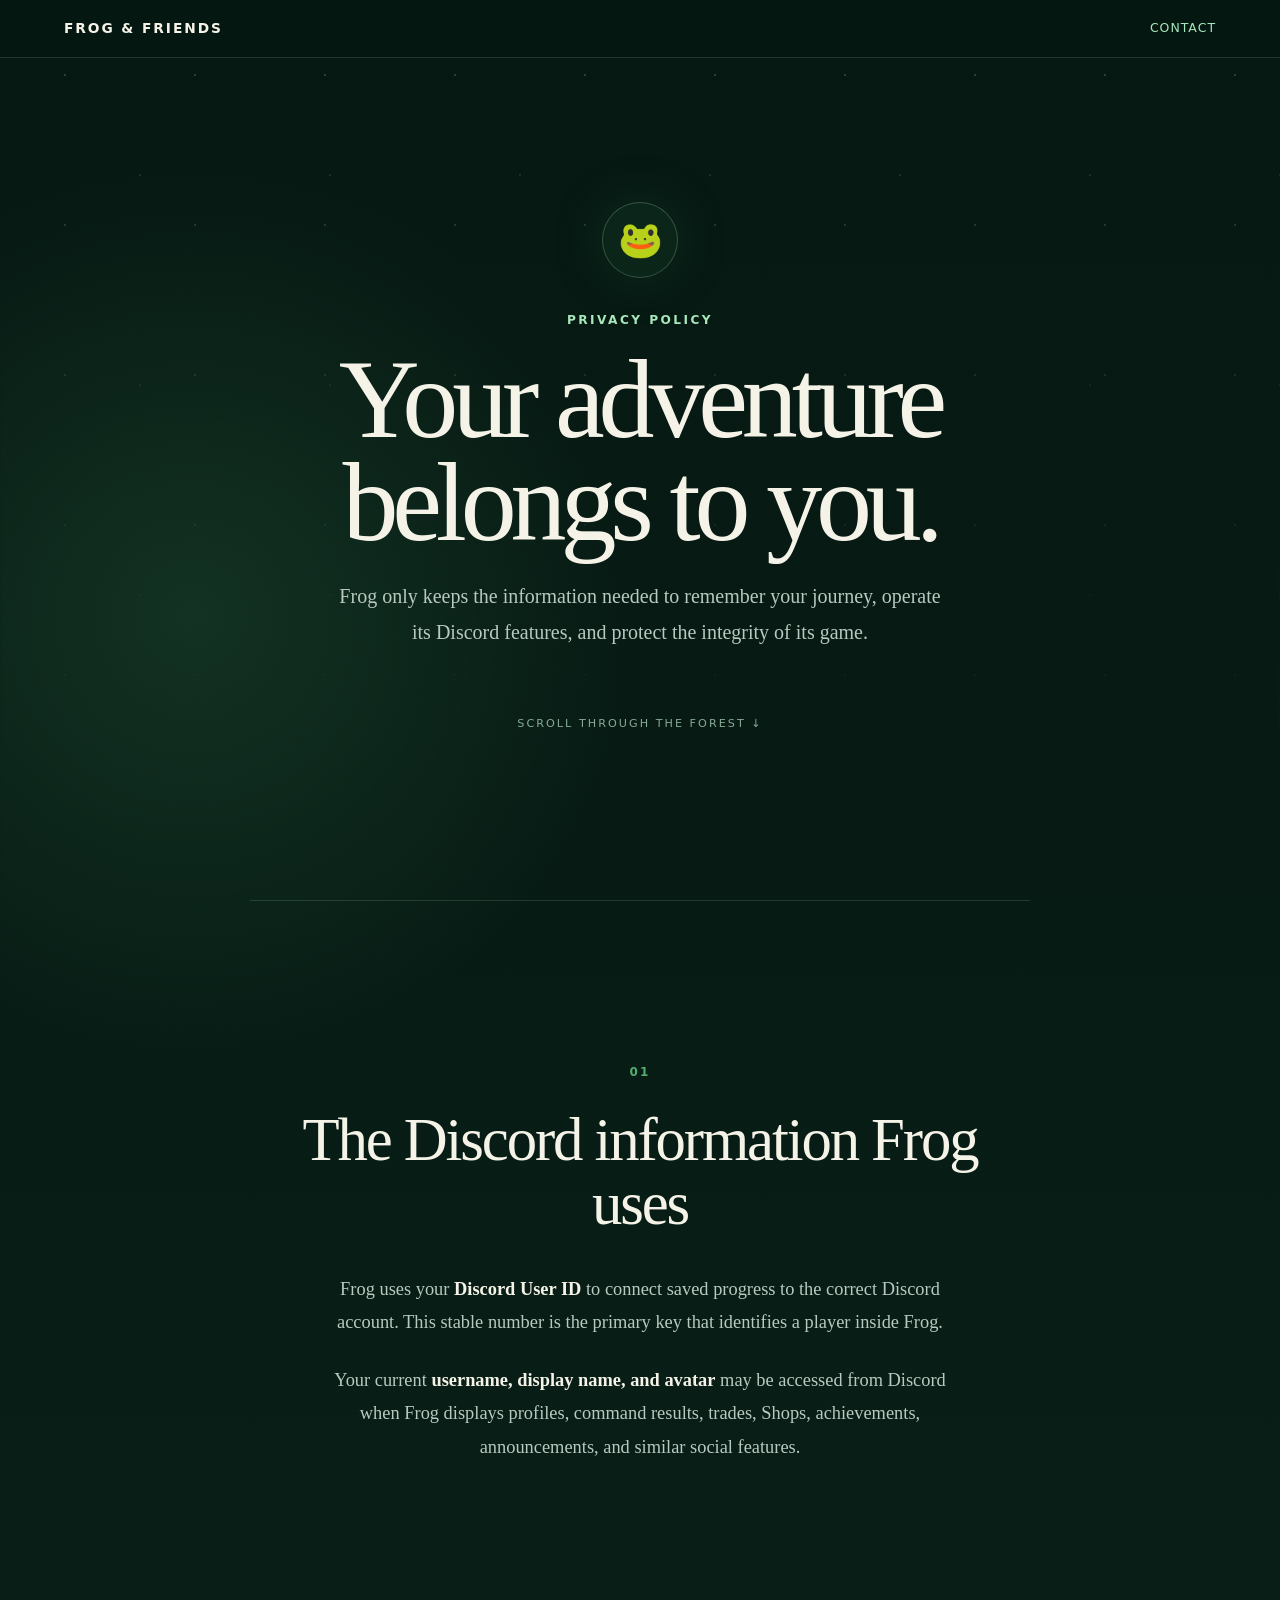
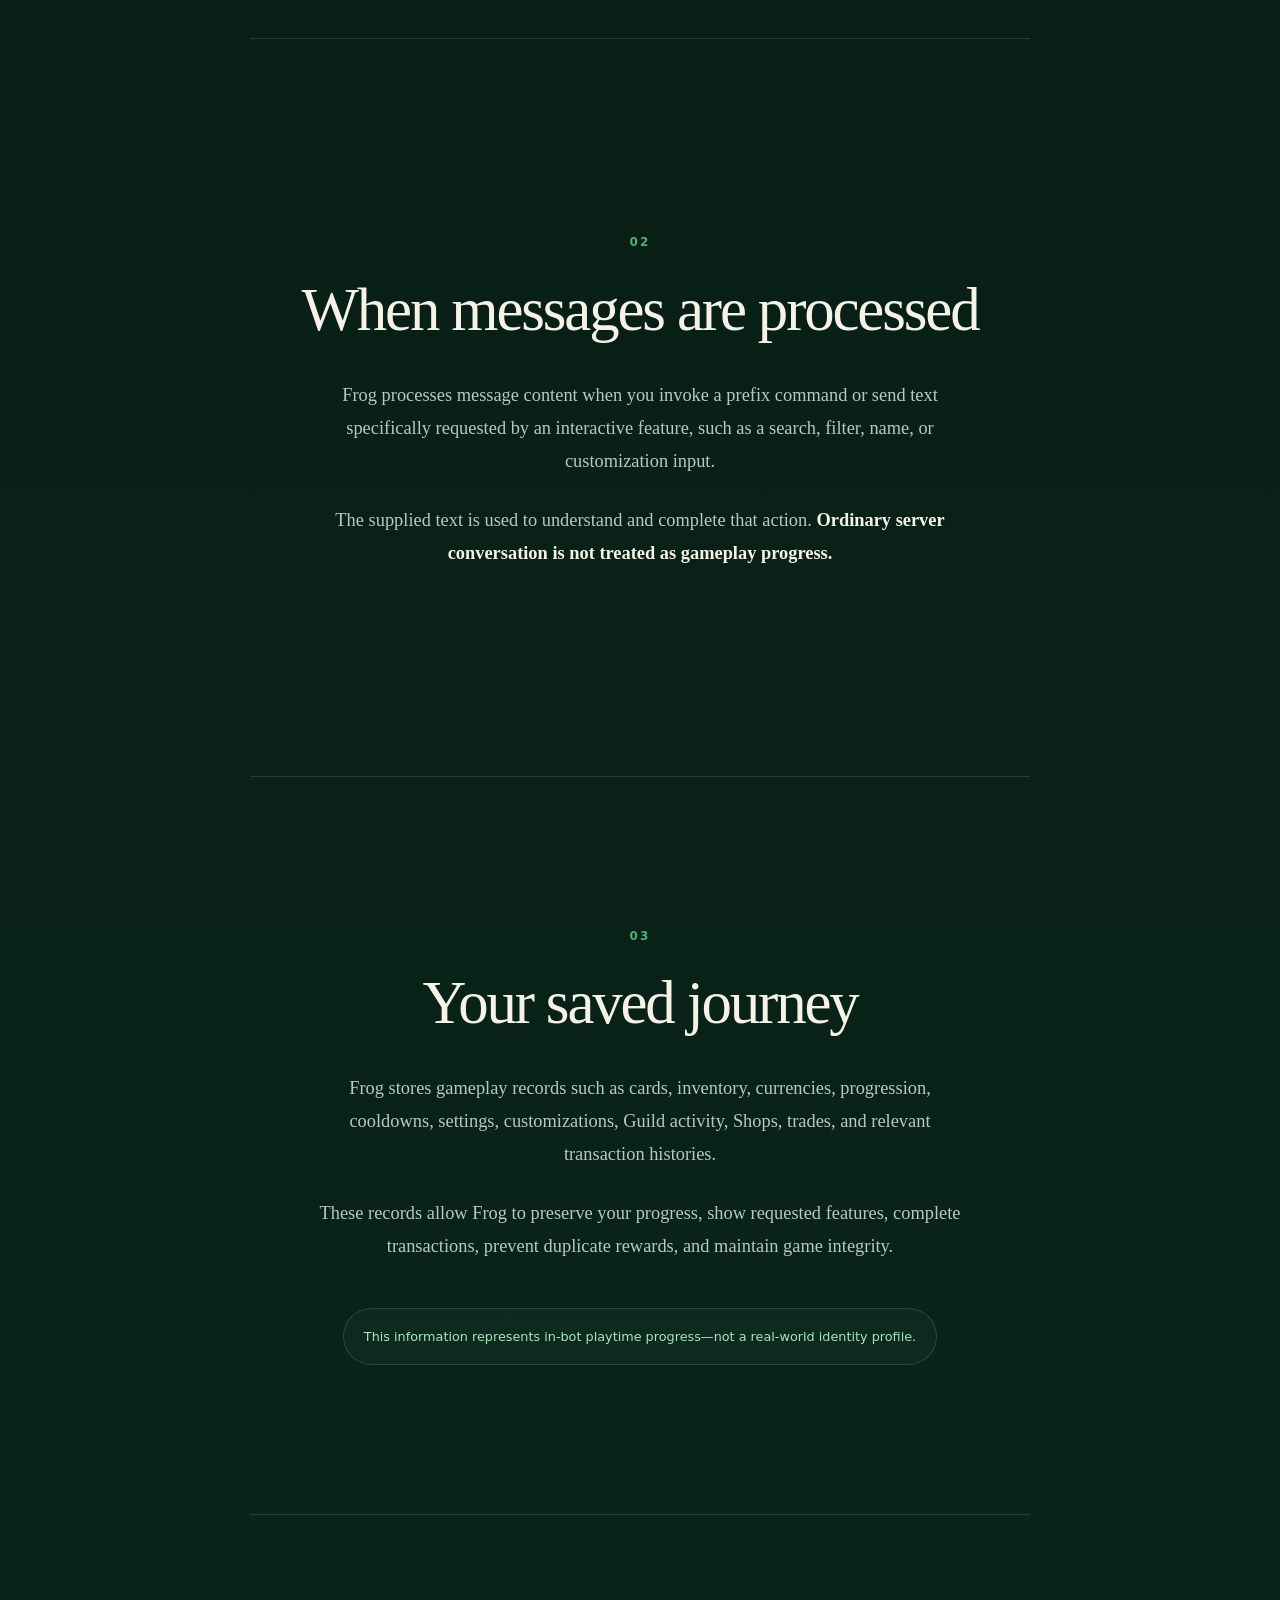
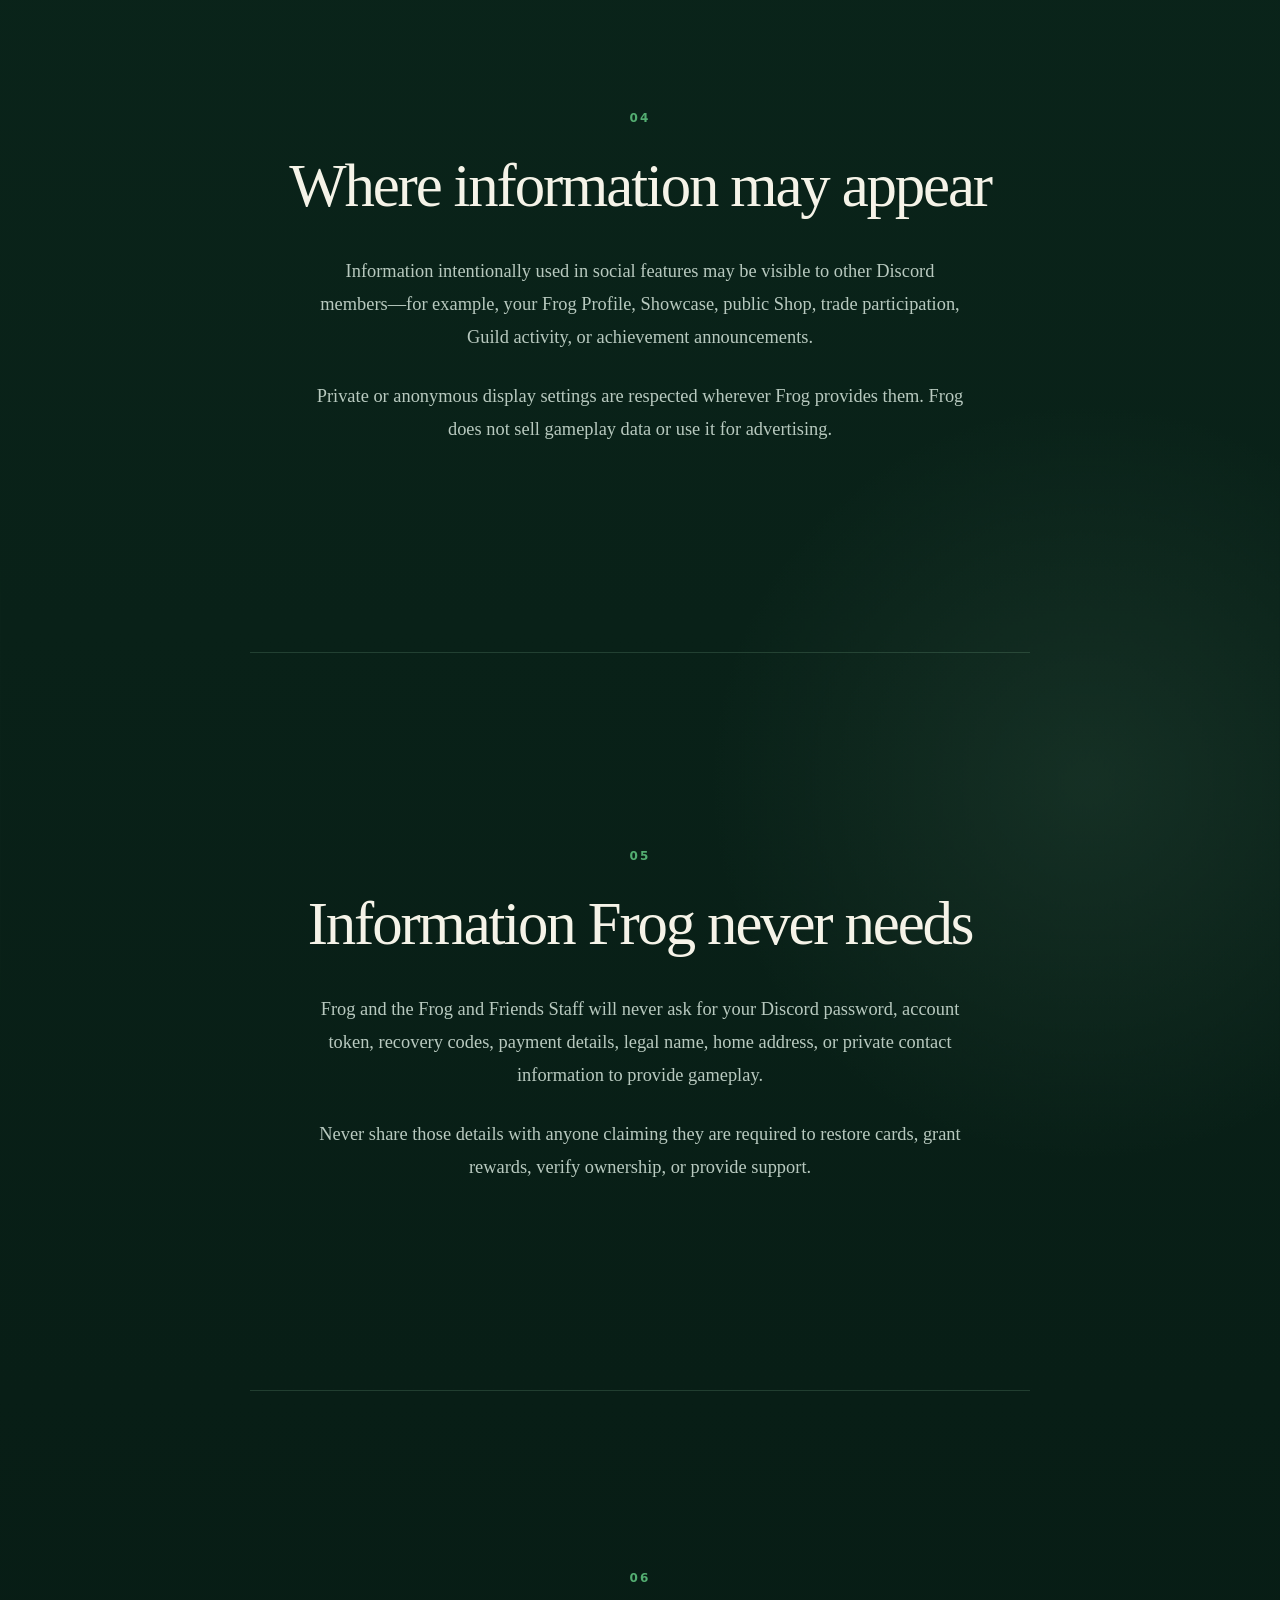
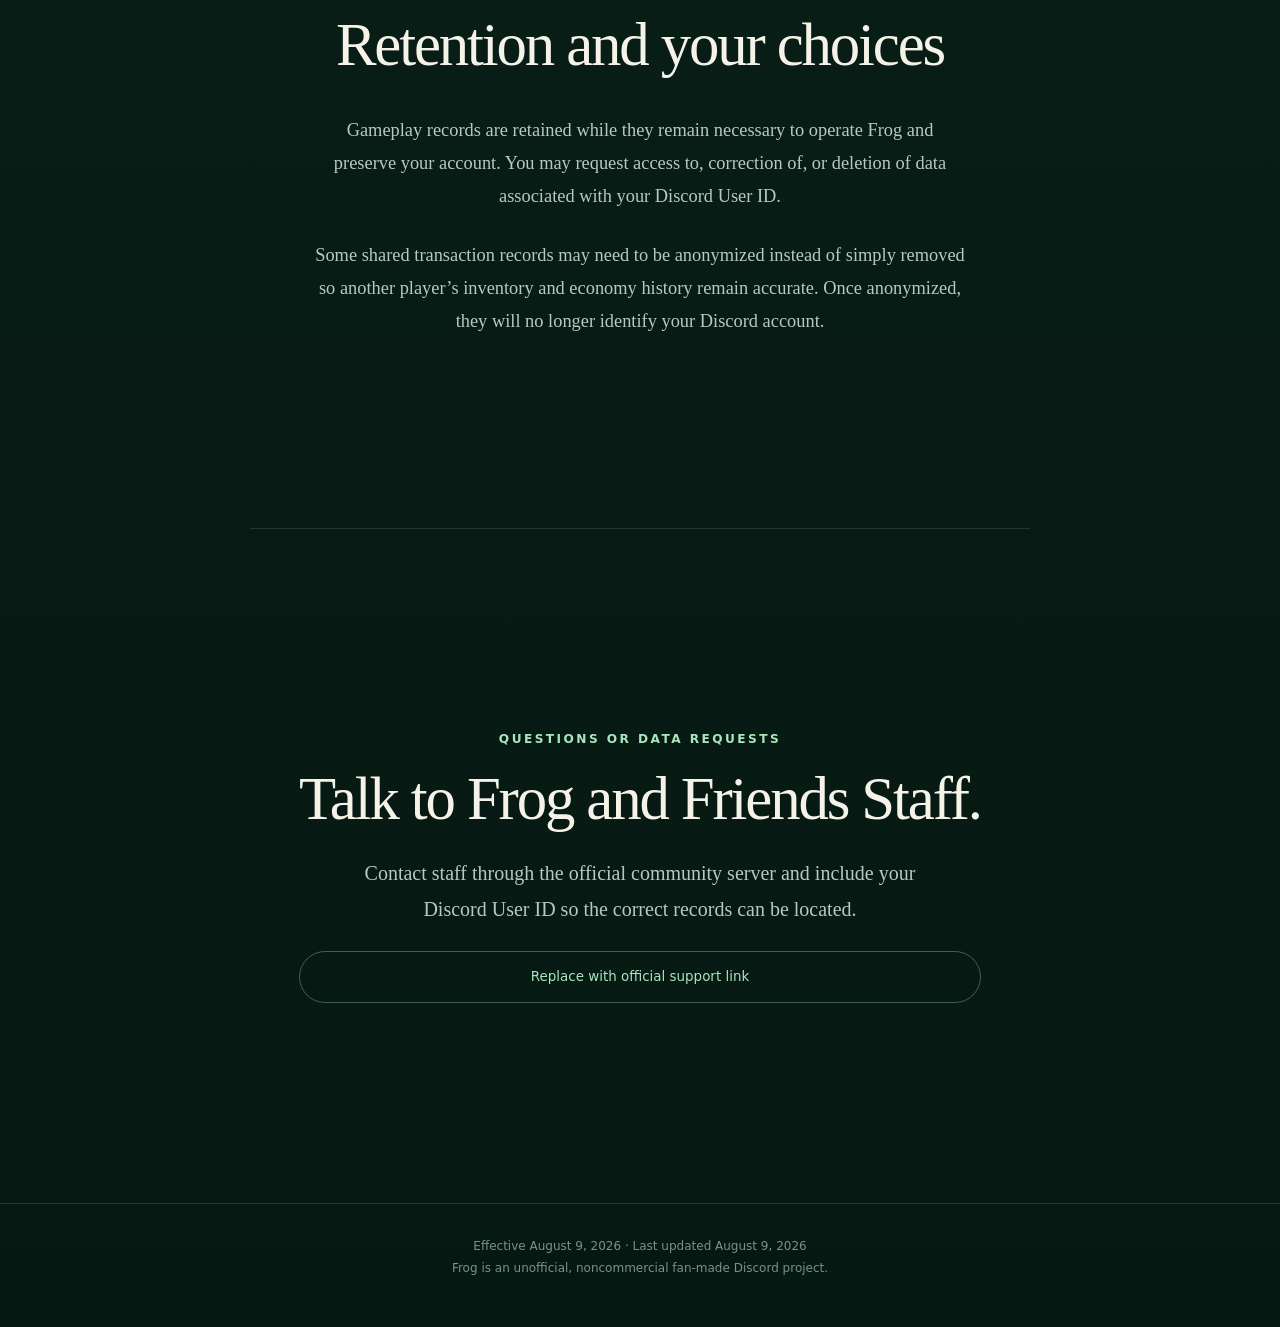
==== index.html @ 92730b49 "Add Frog privacy website" ====
<!doctype html>
<html lang="en">
<head>
  <meta charset="utf-8">
  <meta name="viewport" content="width=device-width, initial-scale=1">
  <meta name="description" content="Privacy Policy for Frog, the Frog and Friends Discord bot.">
  <title>Frog & Friends — Privacy</title>
  <style>
    :root {
      --forest: #071c16;
      --forest-soft: #0d2b20;
      --leaf: #53ad71;
      --leaf-light: #a8e6bb;
      --cream: #f5f3e8;
      --muted: #b8c9bf;
      --line: rgba(168, 230, 187, 0.16);
    }

    * { box-sizing: border-box; }

    html {
      scroll-behavior: smooth;
      background: var(--forest);
    }

    body {
      margin: 0;
      color: var(--cream);
      background:
        radial-gradient(circle at 15% 10%, rgba(83, 173, 113, 0.16), transparent 28rem),
        radial-gradient(circle at 85% 65%, rgba(168, 230, 187, 0.08), transparent 24rem),
        linear-gradient(180deg, #061812 0%, #0a241a 50%, #061812 100%);
      font-family: Georgia, "Times New Roman", serif;
      line-height: 1.8;
      min-height: 100vh;
      overflow-x: hidden;
    }

    body::before {
      content: "";
      position: fixed;
      inset: 0;
      pointer-events: none;
      opacity: 0.32;
      background-image:
        radial-gradient(circle, rgba(168, 230, 187, 0.7) 0 1px, transparent 1.5px),
        radial-gradient(circle, rgba(245, 243, 232, 0.38) 0 1px, transparent 1.5px);
      background-position: 0 0, 45px 70px;
      background-size: 130px 150px, 190px 210px;
      mask-image: linear-gradient(to bottom, black, transparent 90%);
    }

    nav {
      position: fixed;
      z-index: 10;
      top: 0;
      width: 100%;
      display: flex;
      align-items: center;
      justify-content: space-between;
      padding: 1rem clamp(1.25rem, 5vw, 4rem);
      border-bottom: 1px solid var(--line);
      background: rgba(6, 24, 18, 0.76);
      backdrop-filter: blur(14px);
    }

    .brand {
      color: var(--cream);
      font-family: system-ui, sans-serif;
      font-size: 0.86rem;
      font-weight: 700;
      letter-spacing: 0.14em;
      text-decoration: none;
      text-transform: uppercase;
    }

    .nav-link {
      color: var(--leaf-light);
      font-family: system-ui, sans-serif;
      font-size: 0.78rem;
      letter-spacing: 0.08em;
      text-decoration: none;
      text-transform: uppercase;
    }

    main { position: relative; }

    .hero,
    .policy-section,
    .closing {
      width: min(780px, calc(100% - 2.5rem));
      margin-inline: auto;
      text-align: center;
    }

    .hero {
      min-height: 100svh;
      display: grid;
      place-content: center;
      padding: 8rem 0 5rem;
    }

    .frog-mark {
      width: 76px;
      height: 76px;
      margin: 0 auto 2rem;
      display: grid;
      place-items: center;
      border: 1px solid rgba(168, 230, 187, 0.26);
      border-radius: 50%;
      background: rgba(83, 173, 113, 0.08);
      box-shadow: 0 0 60px rgba(83, 173, 113, 0.13);
      font-size: 2.25rem;
    }

    .eyebrow {
      margin: 0 0 1rem;
      color: var(--leaf-light);
      font-family: system-ui, sans-serif;
      font-size: 0.76rem;
      font-weight: 700;
      letter-spacing: 0.2em;
      text-transform: uppercase;
    }

    h1 {
      max-width: 760px;
      margin: 0 auto 1.5rem;
      font-size: clamp(3.2rem, 9vw, 7rem);
      font-weight: 400;
      letter-spacing: -0.055em;
      line-height: 0.92;
    }

    .intro {
      max-width: 610px;
      margin: auto;
      color: var(--muted);
      font-size: clamp(1.05rem, 2vw, 1.25rem);
    }

    .scroll-note {
      margin-top: 4rem;
      color: #86aa95;
      font-family: system-ui, sans-serif;
      font-size: 0.7rem;
      letter-spacing: 0.18em;
      text-transform: uppercase;
    }

    .policy-section {
      min-height: 82svh;
      display: grid;
      align-content: center;
      padding: 7rem 0;
      border-top: 1px solid var(--line);
    }

    .section-number {
      margin-bottom: 1.5rem;
      color: var(--leaf);
      font-family: system-ui, sans-serif;
      font-size: 0.75rem;
      font-weight: 700;
      letter-spacing: 0.18em;
    }

    h2 {
      margin: 0 0 1.5rem;
      font-size: clamp(2rem, 5vw, 3.8rem);
      font-weight: 400;
      letter-spacing: -0.035em;
      line-height: 1.05;
    }

    .policy-section p {
      max-width: 650px;
      margin: 0.8rem auto;
      color: var(--muted);
      font-size: clamp(1rem, 1.7vw, 1.15rem);
    }

    .policy-section strong {
      color: var(--cream);
      font-weight: 600;
    }

    .note {
      max-width: 600px;
      margin: 2rem auto 0;
      padding: 1rem 1.25rem;
      border: 1px solid var(--line);
      border-radius: 999px;
      color: var(--leaf-light);
      background: rgba(83, 173, 113, 0.06);
      font-family: system-ui, sans-serif;
      font-size: 0.8rem;
    }

    .closing {
      min-height: 75svh;
      display: grid;
      place-content: center;
      padding: 7rem 0;
      border-top: 1px solid var(--line);
    }

    .contact {
      display: inline-block;
      margin-top: 1.5rem;
      padding: 0.8rem 1.25rem;
      border: 1px solid rgba(168, 230, 187, 0.35);
      border-radius: 999px;
      color: var(--leaf-light);
      font-family: system-ui, sans-serif;
      font-size: 0.84rem;
      text-decoration: none;
      transition: 180ms ease;
    }

    .contact:hover,
    .contact:focus-visible {
      color: var(--forest);
      background: var(--leaf-light);
      outline: none;
      transform: translateY(-2px);
    }

    footer {
      padding: 2rem 1.25rem 3rem;
      color: #779486;
      border-top: 1px solid var(--line);
      font-family: system-ui, sans-serif;
      font-size: 0.75rem;
      text-align: center;
    }

    .reveal {
      opacity: 0;
      transform: translateY(42px);
      transition: opacity 900ms ease, transform 900ms cubic-bezier(.2,.65,.25,1);
    }

    .reveal.visible {
      opacity: 1;
      transform: translateY(0);
    }

    @media (max-width: 600px) {
      nav { padding-block: 0.85rem; }
      .policy-section { min-height: auto; padding: 7rem 0; }
      .note { border-radius: 1rem; }
    }

    @media (prefers-reduced-motion: reduce) {
      html { scroll-behavior: auto; }
      .reveal { opacity: 1; transform: none; transition: none; }
      .contact { transition: none; }
    }
  </style>
</head>
<body>
  <nav aria-label="Main navigation">
    <a class="brand" href="#top">Frog & Friends</a>
    <a class="nav-link" href="#contact">Contact</a>
  </nav>

  <main id="top">
    <header class="hero reveal">
      <div class="frog-mark" aria-hidden="true">🐸</div>
      <p class="eyebrow">Privacy Policy</p>
      <h1>Your adventure belongs to you.</h1>
      <p class="intro">
        Frog only keeps the information needed to remember your journey,
        operate its Discord features, and protect the integrity of its game.
      </p>
      <p class="scroll-note">Scroll through the forest ↓</p>
    </header>

    <section class="policy-section reveal">
      <div class="section-number">01</div>
      <h2>The Discord information Frog uses</h2>
      <p>
        Frog uses your <strong>Discord User ID</strong> to connect saved progress
        to the correct Discord account. This stable number is the primary key
        that identifies a player inside Frog.
      </p>
      <p>
        Your current <strong>username, display name, and avatar</strong> may be
        accessed from Discord when Frog displays profiles, command results,
        trades, Shops, achievements, announcements, and similar social features.
      </p>
    </section>

    <section class="policy-section reveal">
      <div class="section-number">02</div>
      <h2>When messages are processed</h2>
      <p>
        Frog processes message content when you invoke a prefix command or send
        text specifically requested by an interactive feature, such as a search,
        filter, name, or customization input.
      </p>
      <p>
        The supplied text is used to understand and complete that action.
        <strong>Ordinary server conversation is not treated as gameplay
        progress.</strong>
      </p>
    </section>

    <section class="policy-section reveal">
      <div class="section-number">03</div>
      <h2>Your saved journey</h2>
      <p>
        Frog stores gameplay records such as cards, inventory, currencies,
        progression, cooldowns, settings, customizations, Guild activity,
        Shops, trades, and relevant transaction histories.
      </p>
      <p>
        These records allow Frog to preserve your progress, show requested
        features, complete transactions, prevent duplicate rewards, and maintain
        game integrity.
      </p>
      <div class="note">This information represents in-bot playtime progress—not a real-world identity profile.</div>
    </section>

    <section class="policy-section reveal">
      <div class="section-number">04</div>
      <h2>Where information may appear</h2>
      <p>
        Information intentionally used in social features may be visible to
        other Discord members—for example, your Frog Profile, Showcase, public
        Shop, trade participation, Guild activity, or achievement announcements.
      </p>
      <p>
        Private or anonymous display settings are respected wherever Frog
        provides them. Frog does not sell gameplay data or use it for advertising.
      </p>
    </section>

    <section class="policy-section reveal">
      <div class="section-number">05</div>
      <h2>Information Frog never needs</h2>
      <p>
        Frog and the Frog and Friends Staff will never ask for your Discord
        password, account token, recovery codes, payment details, legal name,
        home address, or private contact information to provide gameplay.
      </p>
      <p>
        Never share those details with anyone claiming they are required to
        restore cards, grant rewards, verify ownership, or provide support.
      </p>
    </section>

    <section class="policy-section reveal">
      <div class="section-number">06</div>
      <h2>Retention and your choices</h2>
      <p>
        Gameplay records are retained while they remain necessary to operate
        Frog and preserve your account. You may request access to, correction
        of, or deletion of data associated with your Discord User ID.
      </p>
      <p>
        Some shared transaction records may need to be anonymized instead of
        simply removed so another player’s inventory and economy history remain
        accurate. Once anonymized, they will no longer identify your Discord
        account.
      </p>
    </section>

    <section class="closing reveal" id="contact">
      <p class="eyebrow">Questions or data requests</p>
      <h2>Talk to Frog and Friends Staff.</h2>
      <p class="intro">
        Contact staff through the official community server and include your
        Discord User ID so the correct records can be located.
      </p>
      <!-- Replace # with your public support channel, form, or server invite. -->
      <a class="contact" href="#">Replace with official support link</a>
    </section>
  </main>

  <footer>
    Effective August 9, 2026 · Last updated August 9, 2026<br>
    Frog is an unofficial, noncommercial fan-made Discord project.
  </footer>

  <script>
    const elements = document.querySelectorAll('.reveal');
    const observer = new IntersectionObserver((entries) => {
      entries.forEach((entry) => {
        if (entry.isIntersecting) {
          entry.target.classList.add('visible');
          observer.unobserve(entry.target);
        }
      });
    }, { threshold: 0.16 });

    elements.forEach((element) => observer.observe(element));
  </script>
</body>
</html>
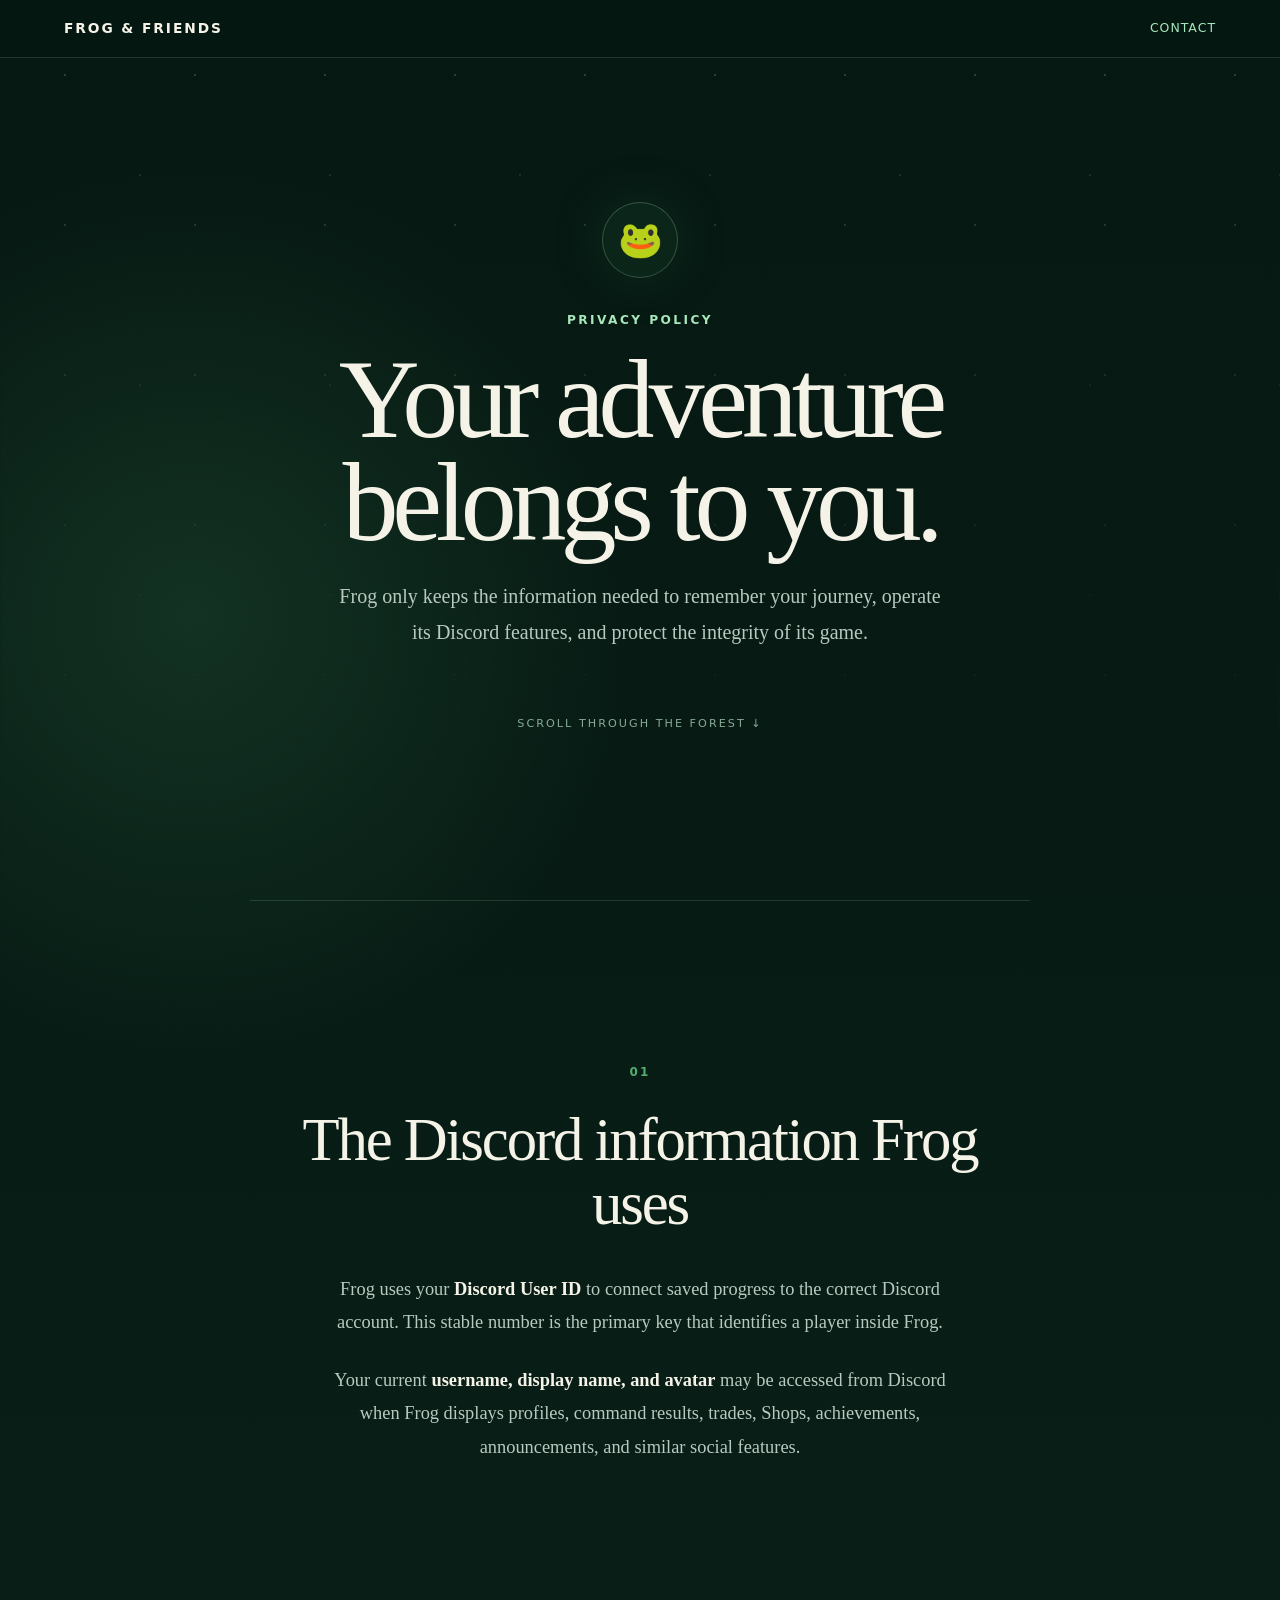
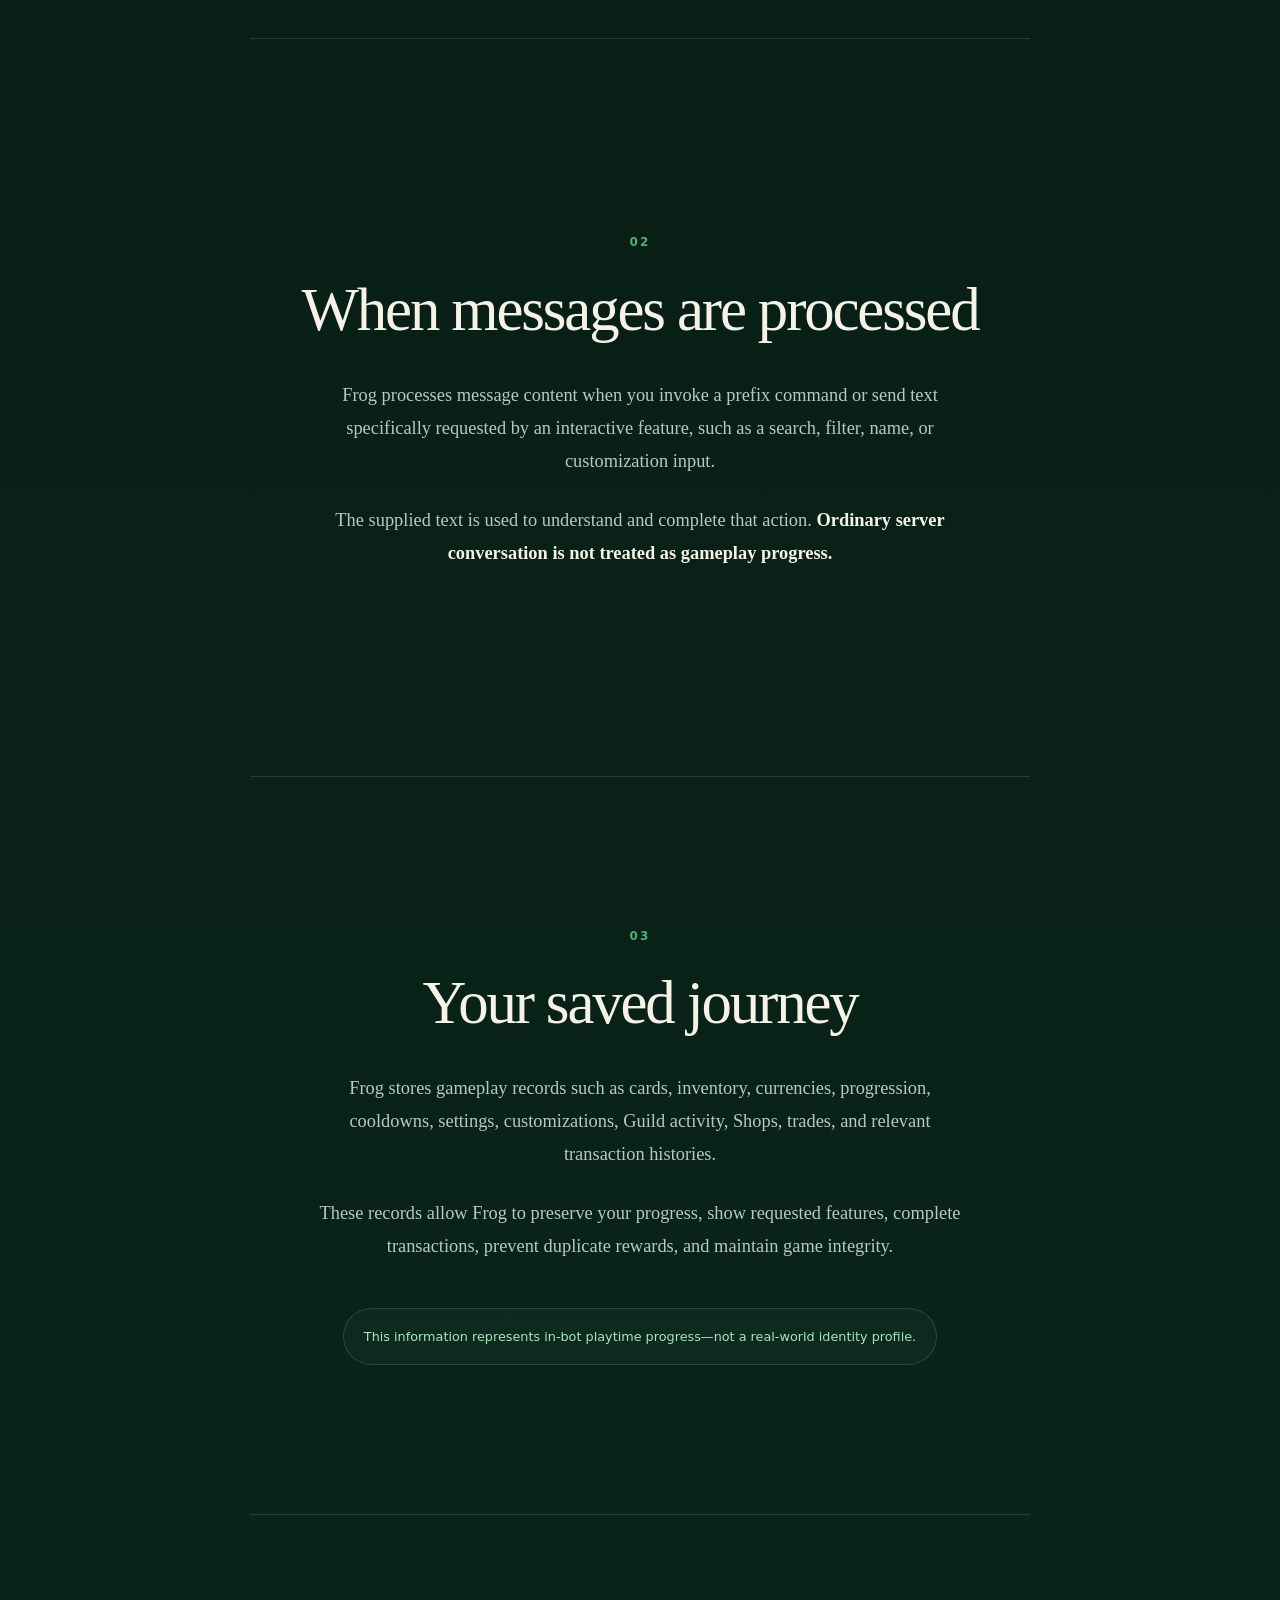
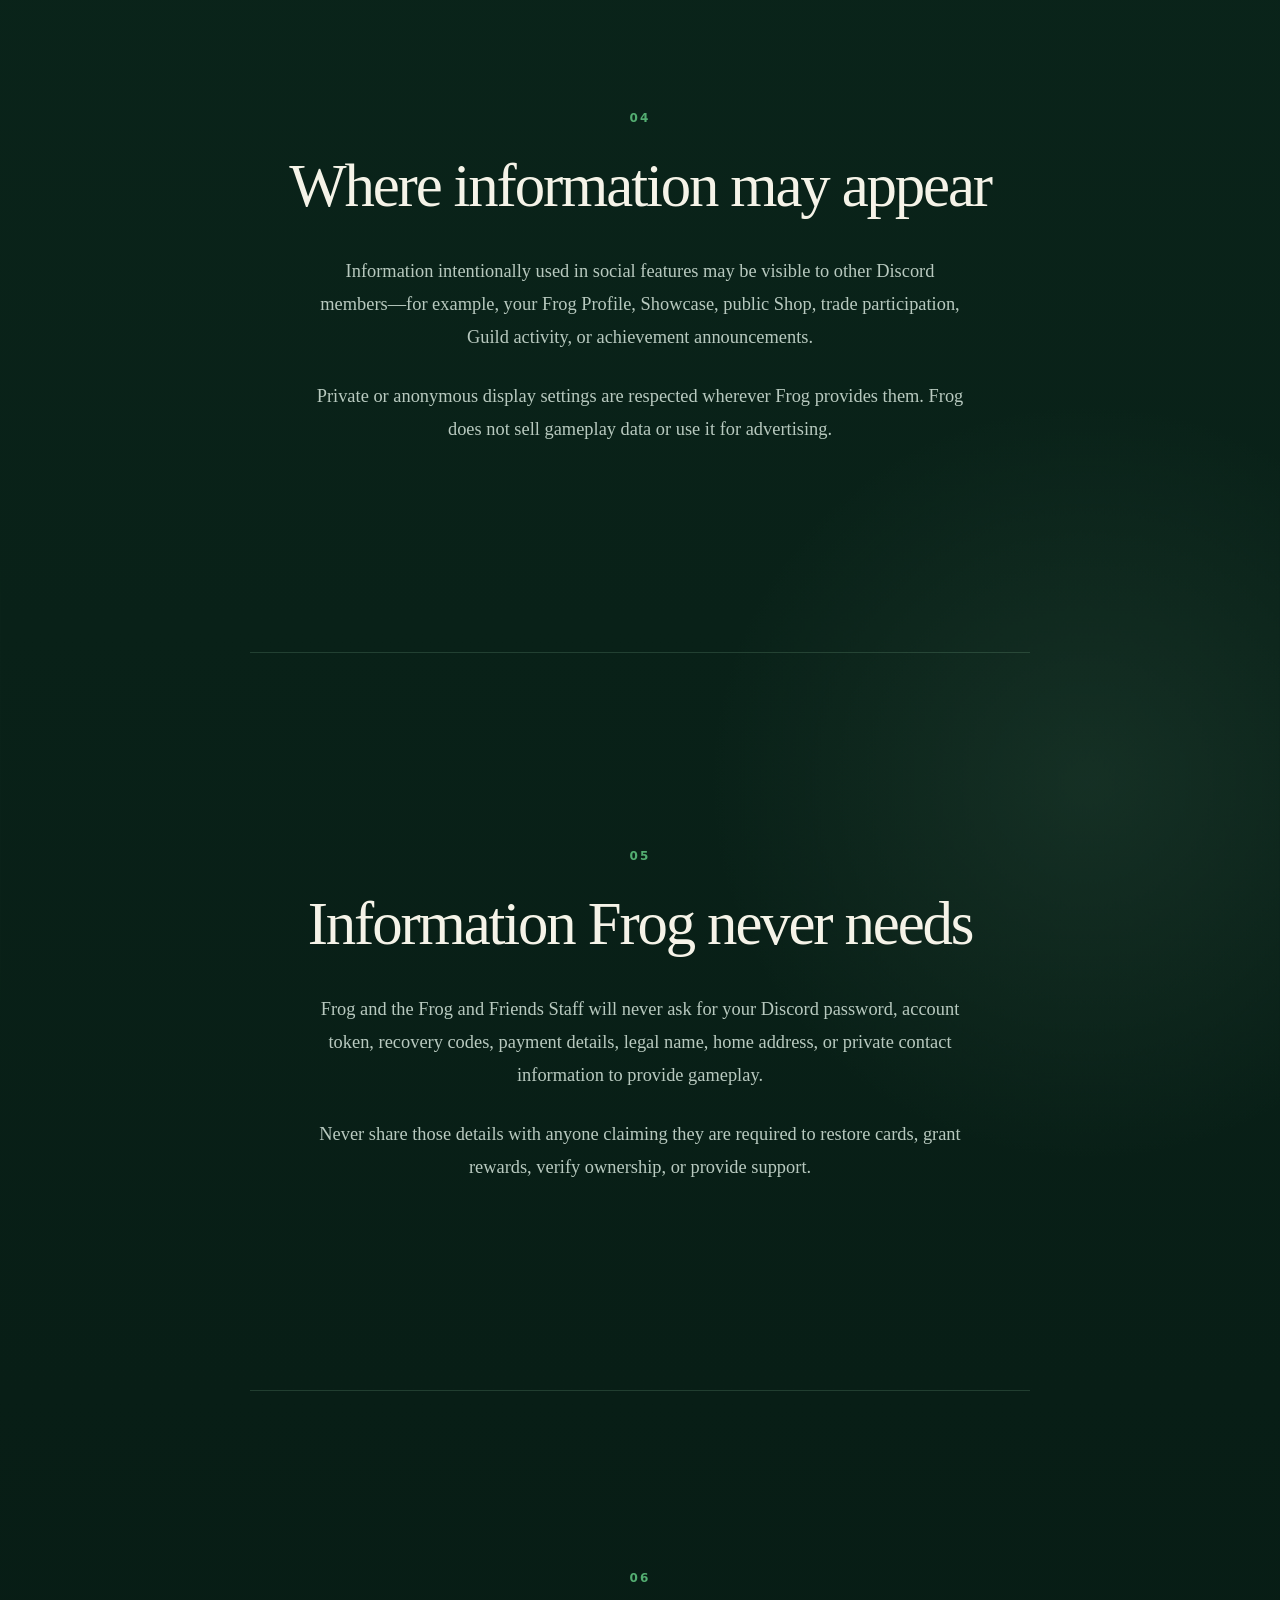
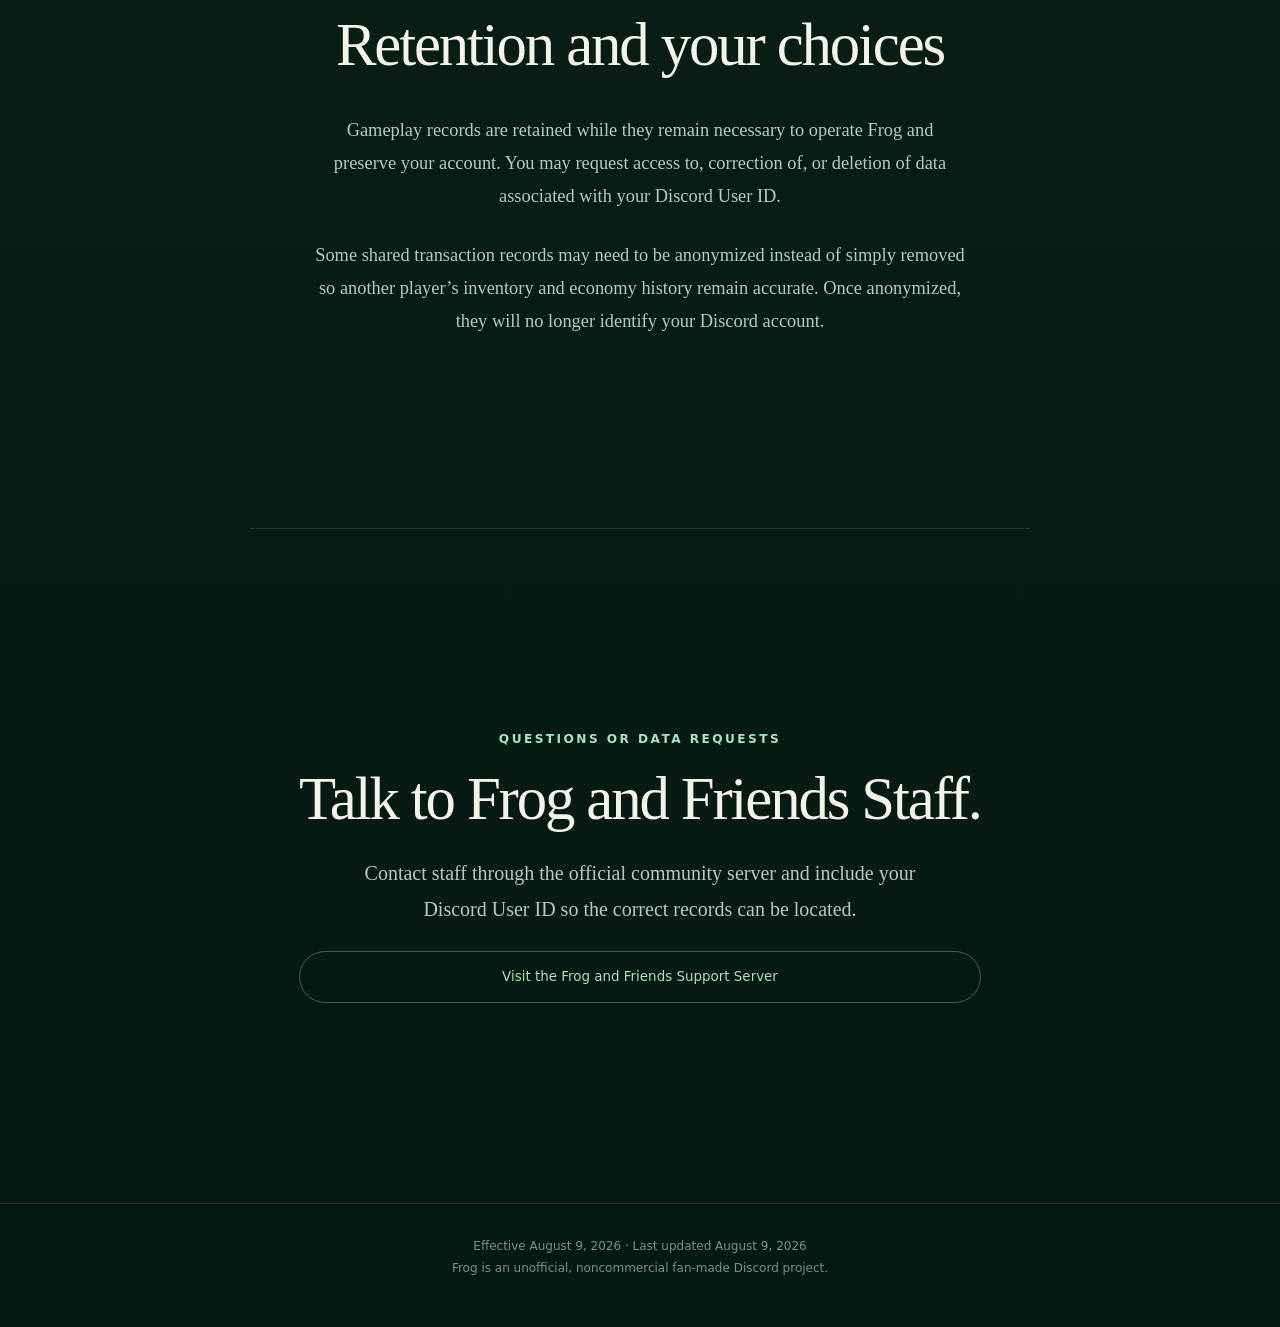
==== commit 92992681: "Changed Link" ====
--- a/index.html
+++ b/index.html
@@ -375,7 +375,7 @@
         Discord User ID so the correct records can be located.
       </p>
       <!-- Replace # with your public support channel, form, or server invite. -->
-      <a class="contact" href="#">Replace with official support link</a>
+      <a class="contact" href="https://discord.gg/9XN5w5HdFs">Visit the Frog and Friends Support Server</a>
     </section>
   </main>
 
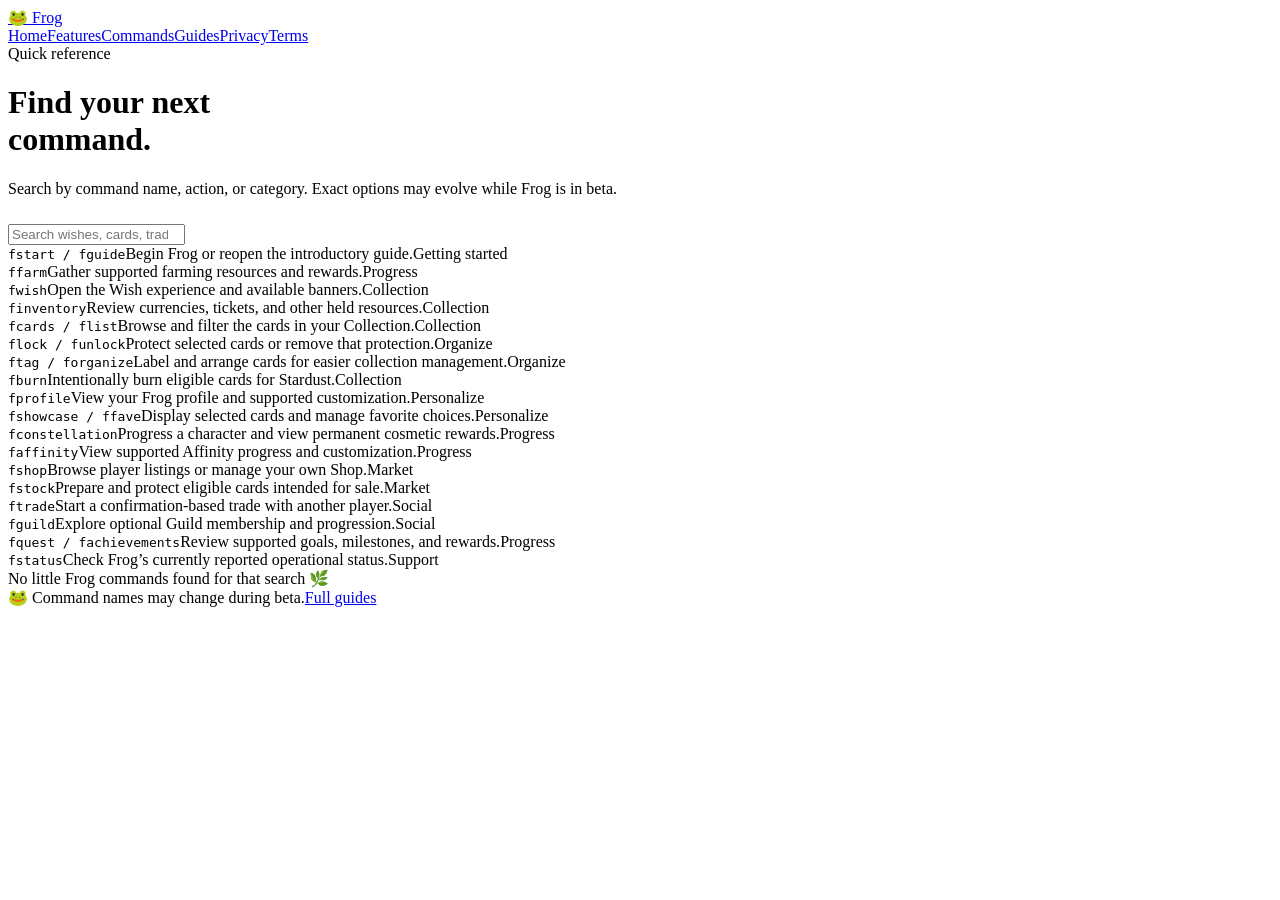
==== commit 005f5b1d: "Updated" ====
--- a/index.html
+++ b/index.html
@@ -1,401 +1,20 @@
-<!doctype html>
-<html lang="en">
-<head>
-  <meta charset="utf-8">
-  <meta name="viewport" content="width=device-width, initial-scale=1">
-  <meta name="description" content="Privacy Policy for Frog, the Frog and Friends Discord bot.">
-  <title>Frog & Friends — Privacy</title>
-  <style>
-    :root {
-      --forest: #071c16;
-      --forest-soft: #0d2b20;
-      --leaf: #53ad71;
-      --leaf-light: #a8e6bb;
-      --cream: #f5f3e8;
-      --muted: #b8c9bf;
-      --line: rgba(168, 230, 187, 0.16);
-    }
-
-    * { box-sizing: border-box; }
-
-    html {
-      scroll-behavior: smooth;
-      background: var(--forest);
-    }
-
-    body {
-      margin: 0;
-      color: var(--cream);
-      background:
-        radial-gradient(circle at 15% 10%, rgba(83, 173, 113, 0.16), transparent 28rem),
-        radial-gradient(circle at 85% 65%, rgba(168, 230, 187, 0.08), transparent 24rem),
-        linear-gradient(180deg, #061812 0%, #0a241a 50%, #061812 100%);
-      font-family: Georgia, "Times New Roman", serif;
-      line-height: 1.8;
-      min-height: 100vh;
-      overflow-x: hidden;
-    }
-
-    body::before {
-      content: "";
-      position: fixed;
-      inset: 0;
-      pointer-events: none;
-      opacity: 0.32;
-      background-image:
-        radial-gradient(circle, rgba(168, 230, 187, 0.7) 0 1px, transparent 1.5px),
-        radial-gradient(circle, rgba(245, 243, 232, 0.38) 0 1px, transparent 1.5px);
-      background-position: 0 0, 45px 70px;
-      background-size: 130px 150px, 190px 210px;
-      mask-image: linear-gradient(to bottom, black, transparent 90%);
-    }
-
-    nav {
-      position: fixed;
-      z-index: 10;
-      top: 0;
-      width: 100%;
-      display: flex;
-      align-items: center;
-      justify-content: space-between;
-      padding: 1rem clamp(1.25rem, 5vw, 4rem);
-      border-bottom: 1px solid var(--line);
-      background: rgba(6, 24, 18, 0.76);
-      backdrop-filter: blur(14px);
-    }
-
-    .brand {
-      color: var(--cream);
-      font-family: system-ui, sans-serif;
-      font-size: 0.86rem;
-      font-weight: 700;
-      letter-spacing: 0.14em;
-      text-decoration: none;
-      text-transform: uppercase;
-    }
-
-    .nav-link {
-      color: var(--leaf-light);
-      font-family: system-ui, sans-serif;
-      font-size: 0.78rem;
-      letter-spacing: 0.08em;
-      text-decoration: none;
-      text-transform: uppercase;
-    }
-
-    main { position: relative; }
-
-    .hero,
-    .policy-section,
-    .closing {
-      width: min(780px, calc(100% - 2.5rem));
-      margin-inline: auto;
-      text-align: center;
-    }
-
-    .hero {
-      min-height: 100svh;
-      display: grid;
-      place-content: center;
-      padding: 8rem 0 5rem;
-    }
-
-    .frog-mark {
-      width: 76px;
-      height: 76px;
-      margin: 0 auto 2rem;
-      display: grid;
-      place-items: center;
-      border: 1px solid rgba(168, 230, 187, 0.26);
-      border-radius: 50%;
-      background: rgba(83, 173, 113, 0.08);
-      box-shadow: 0 0 60px rgba(83, 173, 113, 0.13);
-      font-size: 2.25rem;
-    }
-
-    .eyebrow {
-      margin: 0 0 1rem;
-      color: var(--leaf-light);
-      font-family: system-ui, sans-serif;
-      font-size: 0.76rem;
-      font-weight: 700;
-      letter-spacing: 0.2em;
-      text-transform: uppercase;
-    }
-
-    h1 {
-      max-width: 760px;
-      margin: 0 auto 1.5rem;
-      font-size: clamp(3.2rem, 9vw, 7rem);
-      font-weight: 400;
-      letter-spacing: -0.055em;
-      line-height: 0.92;
-    }
-
-    .intro {
-      max-width: 610px;
-      margin: auto;
-      color: var(--muted);
-      font-size: clamp(1.05rem, 2vw, 1.25rem);
-    }
-
-    .scroll-note {
-      margin-top: 4rem;
-      color: #86aa95;
-      font-family: system-ui, sans-serif;
-      font-size: 0.7rem;
-      letter-spacing: 0.18em;
-      text-transform: uppercase;
-    }
-
-    .policy-section {
-      min-height: 82svh;
-      display: grid;
-      align-content: center;
-      padding: 7rem 0;
-      border-top: 1px solid var(--line);
-    }
-
-    .section-number {
-      margin-bottom: 1.5rem;
-      color: var(--leaf);
-      font-family: system-ui, sans-serif;
-      font-size: 0.75rem;
-      font-weight: 700;
-      letter-spacing: 0.18em;
-    }
-
-    h2 {
-      margin: 0 0 1.5rem;
-      font-size: clamp(2rem, 5vw, 3.8rem);
-      font-weight: 400;
-      letter-spacing: -0.035em;
-      line-height: 1.05;
-    }
-
-    .policy-section p {
-      max-width: 650px;
-      margin: 0.8rem auto;
-      color: var(--muted);
-      font-size: clamp(1rem, 1.7vw, 1.15rem);
-    }
-
-    .policy-section strong {
-      color: var(--cream);
-      font-weight: 600;
-    }
-
-    .note {
-      max-width: 600px;
-      margin: 2rem auto 0;
-      padding: 1rem 1.25rem;
-      border: 1px solid var(--line);
-      border-radius: 999px;
-      color: var(--leaf-light);
-      background: rgba(83, 173, 113, 0.06);
-      font-family: system-ui, sans-serif;
-      font-size: 0.8rem;
-    }
-
-    .closing {
-      min-height: 75svh;
-      display: grid;
-      place-content: center;
-      padding: 7rem 0;
-      border-top: 1px solid var(--line);
-    }
-
-    .contact {
-      display: inline-block;
-      margin-top: 1.5rem;
-      padding: 0.8rem 1.25rem;
-      border: 1px solid rgba(168, 230, 187, 0.35);
-      border-radius: 999px;
-      color: var(--leaf-light);
-      font-family: system-ui, sans-serif;
-      font-size: 0.84rem;
-      text-decoration: none;
-      transition: 180ms ease;
-    }
-
-    .contact:hover,
-    .contact:focus-visible {
-      color: var(--forest);
-      background: var(--leaf-light);
-      outline: none;
-      transform: translateY(-2px);
-    }
-
-    footer {
-      padding: 2rem 1.25rem 3rem;
-      color: #779486;
-      border-top: 1px solid var(--line);
-      font-family: system-ui, sans-serif;
-      font-size: 0.75rem;
-      text-align: center;
-    }
-
-    .reveal {
-      opacity: 0;
-      transform: translateY(42px);
-      transition: opacity 900ms ease, transform 900ms cubic-bezier(.2,.65,.25,1);
-    }
-
-    .reveal.visible {
-      opacity: 1;
-      transform: translateY(0);
-    }
-
-    @media (max-width: 600px) {
-      nav { padding-block: 0.85rem; }
-      .policy-section { min-height: auto; padding: 7rem 0; }
-      .note { border-radius: 1rem; }
-    }
-
-    @media (prefers-reduced-motion: reduce) {
-      html { scroll-behavior: auto; }
-      .reveal { opacity: 1; transform: none; transition: none; }
-      .contact { transition: none; }
-    }
-  </style>
-</head>
-<body>
-  <nav aria-label="Main navigation">
-    <a class="brand" href="#top">Frog & Friends</a>
-    <a class="nav-link" href="#contact">Contact</a>
-  </nav>
-
-  <main id="top">
-    <header class="hero reveal">
-      <div class="frog-mark" aria-hidden="true">🐸</div>
-      <p class="eyebrow">Privacy Policy</p>
-      <h1>Your adventure belongs to you.</h1>
-      <p class="intro">
-        Frog only keeps the information needed to remember your journey,
-        operate its Discord features, and protect the integrity of its game.
-      </p>
-      <p class="scroll-note">Scroll through the forest ↓</p>
-    </header>
-
-    <section class="policy-section reveal">
-      <div class="section-number">01</div>
-      <h2>The Discord information Frog uses</h2>
-      <p>
-        Frog uses your <strong>Discord User ID</strong> to connect saved progress
-        to the correct Discord account. This stable number is the primary key
-        that identifies a player inside Frog.
-      </p>
-      <p>
-        Your current <strong>username, display name, and avatar</strong> may be
-        accessed from Discord when Frog displays profiles, command results,
-        trades, Shops, achievements, announcements, and similar social features.
-      </p>
-    </section>
-
-    <section class="policy-section reveal">
-      <div class="section-number">02</div>
-      <h2>When messages are processed</h2>
-      <p>
-        Frog processes message content when you invoke a prefix command or send
-        text specifically requested by an interactive feature, such as a search,
-        filter, name, or customization input.
-      </p>
-      <p>
-        The supplied text is used to understand and complete that action.
-        <strong>Ordinary server conversation is not treated as gameplay
-        progress.</strong>
-      </p>
-    </section>
-
-    <section class="policy-section reveal">
-      <div class="section-number">03</div>
-      <h2>Your saved journey</h2>
-      <p>
-        Frog stores gameplay records such as cards, inventory, currencies,
-        progression, cooldowns, settings, customizations, Guild activity,
-        Shops, trades, and relevant transaction histories.
-      </p>
-      <p>
-        These records allow Frog to preserve your progress, show requested
-        features, complete transactions, prevent duplicate rewards, and maintain
-        game integrity.
-      </p>
-      <div class="note">This information represents in-bot playtime progress—not a real-world identity profile.</div>
-    </section>
-
-    <section class="policy-section reveal">
-      <div class="section-number">04</div>
-      <h2>Where information may appear</h2>
-      <p>
-        Information intentionally used in social features may be visible to
-        other Discord members—for example, your Frog Profile, Showcase, public
-        Shop, trade participation, Guild activity, or achievement announcements.
-      </p>
-      <p>
-        Private or anonymous display settings are respected wherever Frog
-        provides them. Frog does not sell gameplay data or use it for advertising.
-      </p>
-    </section>
-
-    <section class="policy-section reveal">
-      <div class="section-number">05</div>
-      <h2>Information Frog never needs</h2>
-      <p>
-        Frog and the Frog and Friends Staff will never ask for your Discord
-        password, account token, recovery codes, payment details, legal name,
-        home address, or private contact information to provide gameplay.
-      </p>
-      <p>
-        Never share those details with anyone claiming they are required to
-        restore cards, grant rewards, verify ownership, or provide support.
-      </p>
-    </section>
-
-    <section class="policy-section reveal">
-      <div class="section-number">06</div>
-      <h2>Retention and your choices</h2>
-      <p>
-        Gameplay records are retained while they remain necessary to operate
-        Frog and preserve your account. You may request access to, correction
-        of, or deletion of data associated with your Discord User ID.
-      </p>
-      <p>
-        Some shared transaction records may need to be anonymized instead of
-        simply removed so another player’s inventory and economy history remain
-        accurate. Once anonymized, they will no longer identify your Discord
-        account.
-      </p>
-    </section>
-
-    <section class="closing reveal" id="contact">
-      <p class="eyebrow">Questions or data requests</p>
-      <h2>Talk to Frog and Friends Staff.</h2>
-      <p class="intro">
-        Contact staff through the official community server and include your
-        Discord User ID so the correct records can be located.
-      </p>
-      <!-- Replace # with your public support channel, form, or server invite. -->
-      <a class="contact" href="https://discord.gg/9XN5w5HdFs">Visit the Frog and Friends Support Server</a>
-    </section>
-  </main>
-
-  <footer>
-    Effective August 9, 2026 · Last updated August 9, 2026<br>
-    Frog is an unofficial, noncommercial fan-made Discord project.
-  </footer>
-
-  <script>
-    const elements = document.querySelectorAll('.reveal');
-    const observer = new IntersectionObserver((entries) => {
-      entries.forEach((entry) => {
-        if (entry.isIntersecting) {
-          entry.target.classList.add('visible');
-          observer.unobserve(entry.target);
-        }
-      });
-    }, { threshold: 0.16 });
-
-    elements.forEach((element) => observer.observe(element));
-  </script>
-</body>
-</html>
+<!doctype html><html lang="en"><head><meta charset="utf-8"><meta name="viewport" content="width=device-width,initial-scale=1"><meta name="description" content="A searchable quick reference for Frog commands."><title>Commands — Frog</title><link rel="stylesheet" href="../assets/styles.css"><script defer src="../assets/script.js"></script></head><body><nav class="nav"><div class="wrap"><a class="brand" href="../">🐸 <span>Frog</span></a><div class="links"><a href="../">Home</a><a href="../features/">Features</a><a class="active" href="./">Commands</a><a href="../guides/">Guides</a><a href="../privacy/">Privacy</a><a href="../terms/">Terms</a></div></div></nav><main><header class="page-hero wrap reveal"><div class="eyebrow">Quick reference</div><h1>Find your next<br>command.</h1><p class="lead">Search by command name, action, or category. Exact options may evolve while Frog is in beta.</p></header><section style="padding-top:10px"><div class="wrap"><input class="search" data-command-search type="search" placeholder="Search wishes, cards, trading…" aria-label="Search commands"><div class="commands">
+<div class="command reveal" data-command><code>fstart / fguide</code><span>Begin Frog or reopen the introductory guide.</span><span class="tag">Getting started</span></div>
+<div class="command reveal" data-command><code>ffarm</code><span>Gather supported farming resources and rewards.</span><span class="tag">Progress</span></div>
+<div class="command reveal" data-command><code>fwish</code><span>Open the Wish experience and available banners.</span><span class="tag">Collection</span></div>
+<div class="command reveal" data-command><code>finventory</code><span>Review currencies, tickets, and other held resources.</span><span class="tag">Collection</span></div>
+<div class="command reveal" data-command><code>fcards / flist</code><span>Browse and filter the cards in your Collection.</span><span class="tag">Collection</span></div>
+<div class="command reveal" data-command><code>flock / funlock</code><span>Protect selected cards or remove that protection.</span><span class="tag">Organize</span></div>
+<div class="command reveal" data-command><code>ftag / forganize</code><span>Label and arrange cards for easier collection management.</span><span class="tag">Organize</span></div>
+<div class="command reveal" data-command><code>fburn</code><span>Intentionally burn eligible cards for Stardust.</span><span class="tag">Collection</span></div>
+<div class="command reveal" data-command><code>fprofile</code><span>View your Frog profile and supported customization.</span><span class="tag">Personalize</span></div>
+<div class="command reveal" data-command><code>fshowcase / ffave</code><span>Display selected cards and manage favorite choices.</span><span class="tag">Personalize</span></div>
+<div class="command reveal" data-command><code>fconstellation</code><span>Progress a character and view permanent cosmetic rewards.</span><span class="tag">Progress</span></div>
+<div class="command reveal" data-command><code>faffinity</code><span>View supported Affinity progress and customization.</span><span class="tag">Progress</span></div>
+<div class="command reveal" data-command><code>fshop</code><span>Browse player listings or manage your own Shop.</span><span class="tag">Market</span></div>
+<div class="command reveal" data-command><code>fstock</code><span>Prepare and protect eligible cards intended for sale.</span><span class="tag">Market</span></div>
+<div class="command reveal" data-command><code>ftrade</code><span>Start a confirmation-based trade with another player.</span><span class="tag">Social</span></div>
+<div class="command reveal" data-command><code>fguild</code><span>Explore optional Guild membership and progression.</span><span class="tag">Social</span></div>
+<div class="command reveal" data-command><code>fquest / fachievements</code><span>Review supported goals, milestones, and rewards.</span><span class="tag">Progress</span></div>
+<div class="command reveal" data-command><code>fstatus</code><span>Check Frog’s currently reported operational status.</span><span class="tag">Support</span></div>
+</div><div class="empty">No little Frog commands found for that search 🌿</div></div></section></main><footer class="footer"><div class="wrap"><span>🐸 Command names may change during beta.</span><span><a href="../guides/">Full guides</a></span></div></footer></body></html>
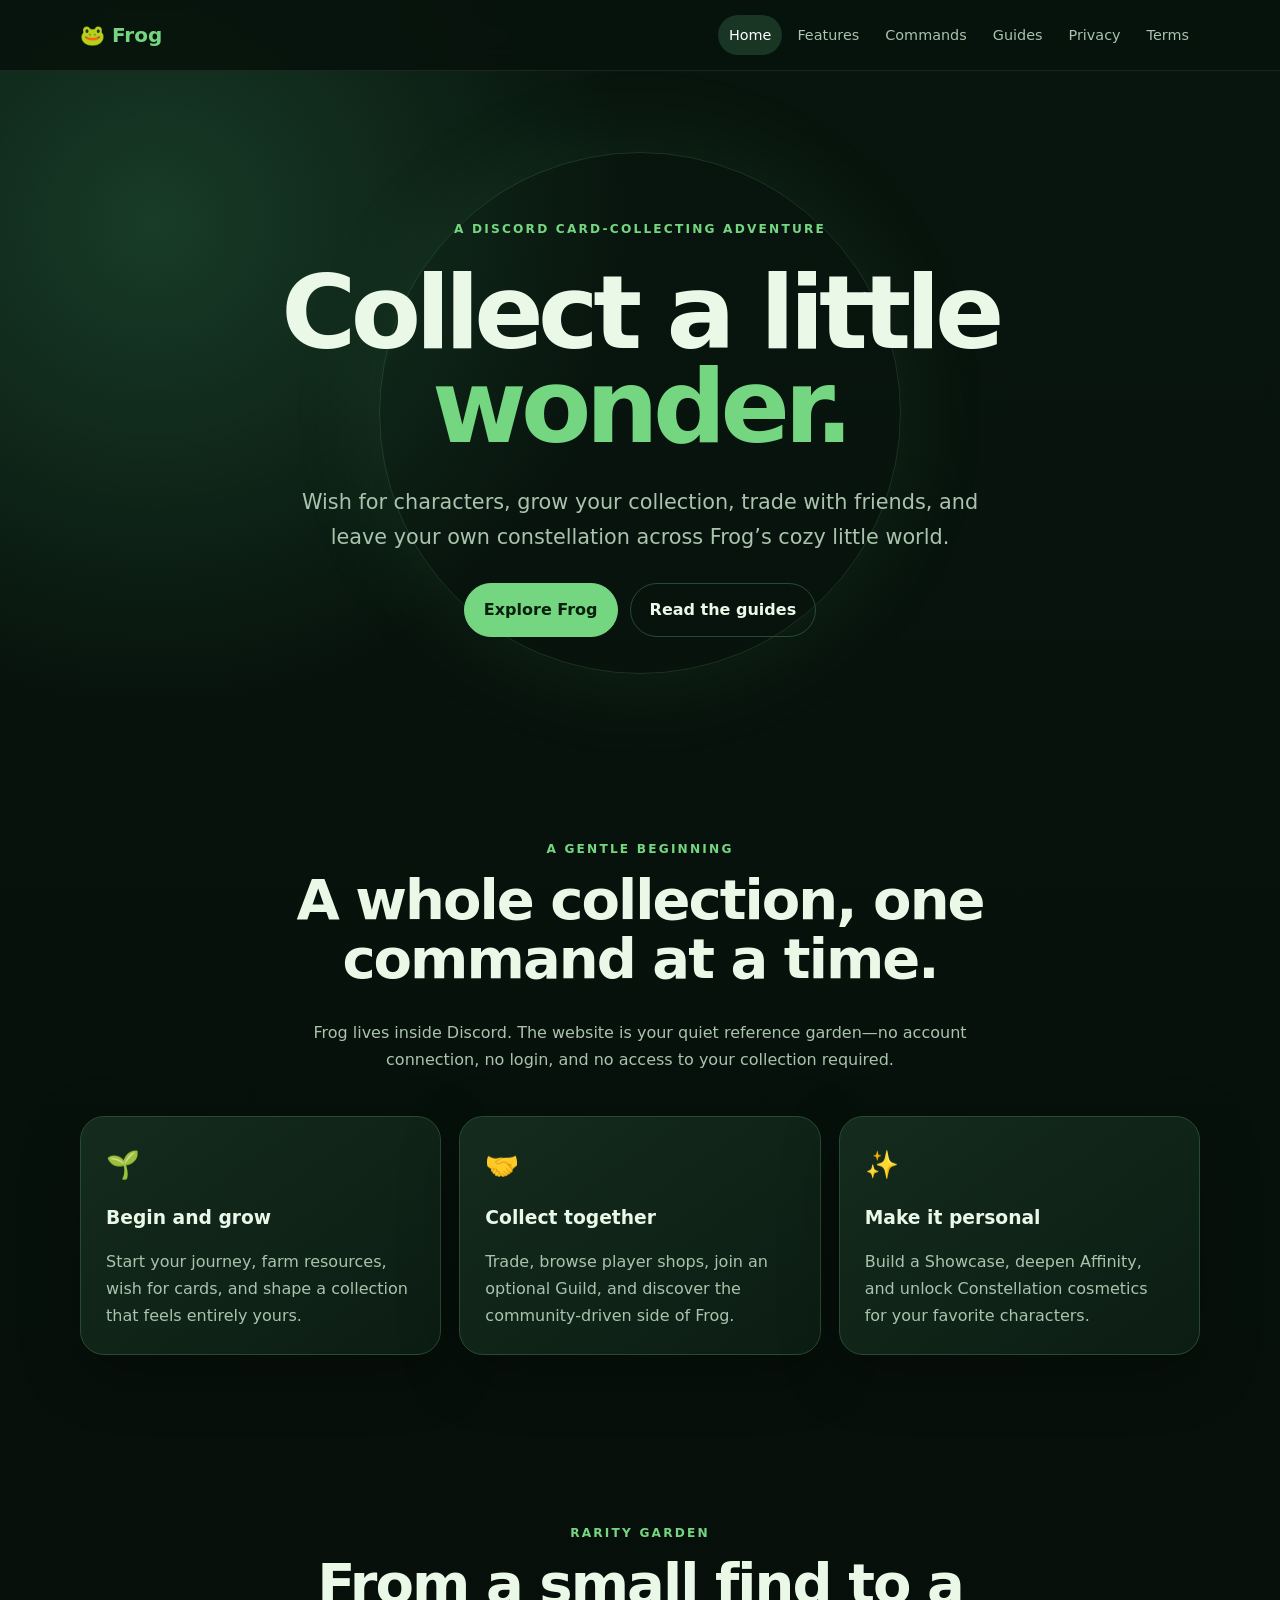
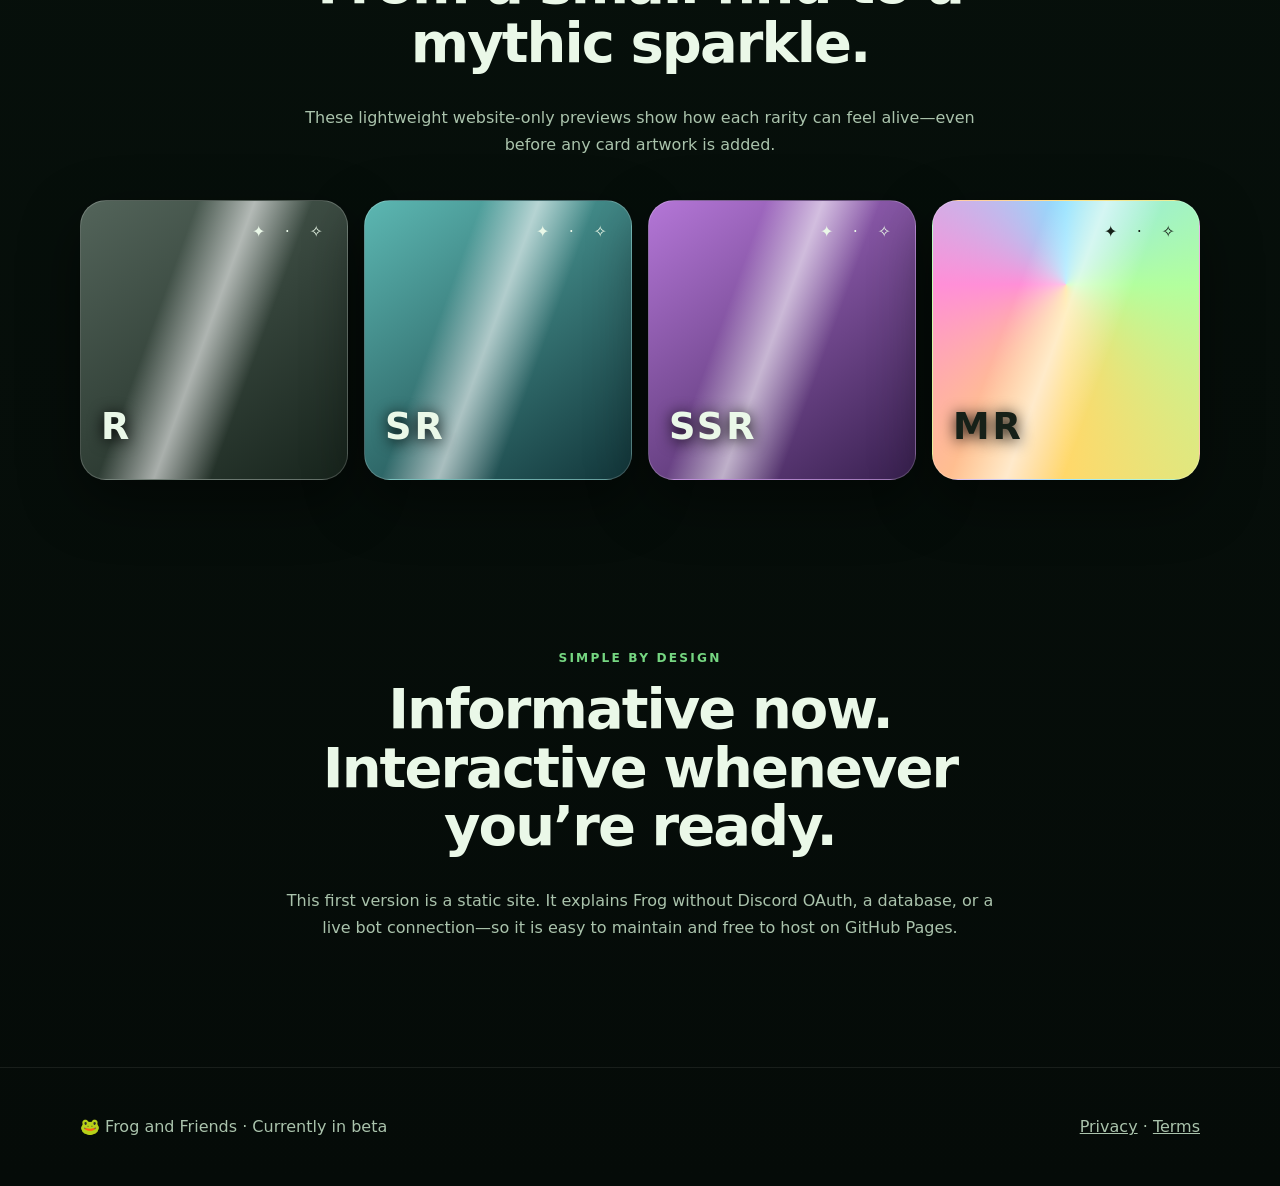
==== commit 8bf9bf47: "Update" ====
--- a/index.html
+++ b/index.html
@@ -1,20 +1,7 @@
-<!doctype html><html lang="en"><head><meta charset="utf-8"><meta name="viewport" content="width=device-width,initial-scale=1"><meta name="description" content="A searchable quick reference for Frog commands."><title>Commands — Frog</title><link rel="stylesheet" href="../assets/styles.css"><script defer src="../assets/script.js"></script></head><body><nav class="nav"><div class="wrap"><a class="brand" href="../">🐸 <span>Frog</span></a><div class="links"><a href="../">Home</a><a href="../features/">Features</a><a class="active" href="./">Commands</a><a href="../guides/">Guides</a><a href="../privacy/">Privacy</a><a href="../terms/">Terms</a></div></div></nav><main><header class="page-hero wrap reveal"><div class="eyebrow">Quick reference</div><h1>Find your next<br>command.</h1><p class="lead">Search by command name, action, or category. Exact options may evolve while Frog is in beta.</p></header><section style="padding-top:10px"><div class="wrap"><input class="search" data-command-search type="search" placeholder="Search wishes, cards, trading…" aria-label="Search commands"><div class="commands">
-<div class="command reveal" data-command><code>fstart / fguide</code><span>Begin Frog or reopen the introductory guide.</span><span class="tag">Getting started</span></div>
-<div class="command reveal" data-command><code>ffarm</code><span>Gather supported farming resources and rewards.</span><span class="tag">Progress</span></div>
-<div class="command reveal" data-command><code>fwish</code><span>Open the Wish experience and available banners.</span><span class="tag">Collection</span></div>
-<div class="command reveal" data-command><code>finventory</code><span>Review currencies, tickets, and other held resources.</span><span class="tag">Collection</span></div>
-<div class="command reveal" data-command><code>fcards / flist</code><span>Browse and filter the cards in your Collection.</span><span class="tag">Collection</span></div>
-<div class="command reveal" data-command><code>flock / funlock</code><span>Protect selected cards or remove that protection.</span><span class="tag">Organize</span></div>
-<div class="command reveal" data-command><code>ftag / forganize</code><span>Label and arrange cards for easier collection management.</span><span class="tag">Organize</span></div>
-<div class="command reveal" data-command><code>fburn</code><span>Intentionally burn eligible cards for Stardust.</span><span class="tag">Collection</span></div>
-<div class="command reveal" data-command><code>fprofile</code><span>View your Frog profile and supported customization.</span><span class="tag">Personalize</span></div>
-<div class="command reveal" data-command><code>fshowcase / ffave</code><span>Display selected cards and manage favorite choices.</span><span class="tag">Personalize</span></div>
-<div class="command reveal" data-command><code>fconstellation</code><span>Progress a character and view permanent cosmetic rewards.</span><span class="tag">Progress</span></div>
-<div class="command reveal" data-command><code>faffinity</code><span>View supported Affinity progress and customization.</span><span class="tag">Progress</span></div>
-<div class="command reveal" data-command><code>fshop</code><span>Browse player listings or manage your own Shop.</span><span class="tag">Market</span></div>
-<div class="command reveal" data-command><code>fstock</code><span>Prepare and protect eligible cards intended for sale.</span><span class="tag">Market</span></div>
-<div class="command reveal" data-command><code>ftrade</code><span>Start a confirmation-based trade with another player.</span><span class="tag">Social</span></div>
-<div class="command reveal" data-command><code>fguild</code><span>Explore optional Guild membership and progression.</span><span class="tag">Social</span></div>
-<div class="command reveal" data-command><code>fquest / fachievements</code><span>Review supported goals, milestones, and rewards.</span><span class="tag">Progress</span></div>
-<div class="command reveal" data-command><code>fstatus</code><span>Check Frog’s currently reported operational status.</span><span class="tag">Support</span></div>
-</div><div class="empty">No little Frog commands found for that search 🌿</div></div></section></main><footer class="footer"><div class="wrap"><span>🐸 Command names may change during beta.</span><span><a href="../guides/">Full guides</a></span></div></footer></body></html>
+<!doctype html><html lang="en"><head><meta charset="utf-8"><meta name="viewport" content="width=device-width,initial-scale=1"><meta name="description" content="The official information home for Frog, a cozy Discord card-collecting adventure."><title>Frog — Collect a Little Wonder</title><link rel="stylesheet" href="assets/styles.css"><script defer src="assets/script.js"></script></head><body>
+<nav class="nav"><div class="wrap"><a class="brand" href="./">🐸 <span>Frog</span></a><div class="links"><a class="active" href="./">Home</a><a href="features/">Features</a><a href="commands/">Commands</a><a href="guides/">Guides</a><a href="privacy/">Privacy</a><a href="terms/">Terms</a></div></div></nav>
+<main><header class="hero"><div class="wrap reveal"><div class="eyebrow">A Discord card-collecting adventure</div><h1>Collect a little<br><span style="color:var(--leaf)">wonder.</span></h1><p class="lead">Wish for characters, grow your collection, trade with friends, and leave your own constellation across Frog’s cozy little world.</p><div class="actions"><a class="button" href="features/">Explore Frog</a><a class="button ghost" href="guides/">Read the guides</a></div></div></header>
+<section><div class="wrap"><div class="section-head reveal"><div class="eyebrow">A gentle beginning</div><h2>A whole collection, one command at a time.</h2><p>Frog lives inside Discord. The website is your quiet reference garden—no account connection, no login, and no access to your collection required.</p></div><div class="grid"><article class="card reveal"><div class="icon">🌱</div><h3>Begin and grow</h3><p>Start your journey, farm resources, wish for cards, and shape a collection that feels entirely yours.</p></article><article class="card reveal"><div class="icon">🤝</div><h3>Collect together</h3><p>Trade, browse player shops, join an optional Guild, and discover the community-driven side of Frog.</p></article><article class="card reveal"><div class="icon">✨</div><h3>Make it personal</h3><p>Build a Showcase, deepen Affinity, and unlock Constellation cosmetics for your favorite characters.</p></article></div></div></section>
+<section><div class="wrap"><div class="section-head reveal"><div class="eyebrow">Rarity garden</div><h2>From a small find to a mythic sparkle.</h2><p>These lightweight website-only previews show how each rarity can feel alive—even before any card artwork is added.</p></div><div class="rarities"><div class="rarity r reveal"><strong>R</strong></div><div class="rarity sr reveal"><strong>SR</strong></div><div class="rarity ssr reveal"><strong>SSR</strong></div><div class="rarity mr reveal"><strong>MR</strong></div></div></div></section>
+<section><div class="wrap"><div class="section-head reveal"><div class="eyebrow">Simple by design</div><h2>Informative now. Interactive whenever you’re ready.</h2><p>This first version is a static site. It explains Frog without Discord OAuth, a database, or a live bot connection—so it is easy to maintain and free to host on GitHub Pages.</p></div></div></section></main>
+<footer class="footer"><div class="wrap"><span>🐸 Frog and Friends · Currently in beta</span><span><a href="privacy/">Privacy</a> · <a href="terms/">Terms</a></span></div></footer></body></html>
--- a/assets/styles.css
+++ b/assets/styles.css
@@ -0,0 +1 @@
+:root{--ink:#eaf8e8;--muted:#aac3ac;--deep:#07130d;--panel:#10261a;--line:#284a34;--leaf:#75d681;--mint:#bdf5b9;--gold:#ffd875;--radius:24px}*{box-sizing:border-box}html{scroll-behavior:smooth}body{margin:0;background:radial-gradient(circle at 12% 8%,#183c27 0,transparent 30rem),linear-gradient(180deg,#08150e,#050b08);color:var(--ink);font:16px/1.7 ui-rounded,"Segoe UI",system-ui,sans-serif}a{color:inherit}.wrap{width:min(1120px,calc(100% - 32px));margin:auto}.nav{position:sticky;top:0;z-index:20;background:#07130de8;border-bottom:1px solid #ffffff14;backdrop-filter:blur(16px)}.nav .wrap{min-height:70px;display:flex;align-items:center;justify-content:space-between;gap:24px}.brand{text-decoration:none;font-size:1.25rem;font-weight:900}.brand span{color:var(--leaf)}.links{display:flex;flex-wrap:wrap;gap:4px}.links a{text-decoration:none;color:var(--muted);padding:8px 11px;border-radius:999px;font-size:.9rem}.links a:hover,.links a.active{background:#193523;color:#fff}.hero{min-height:76vh;display:grid;place-items:center;text-align:center;padding:100px 0 70px;position:relative;overflow:hidden}.hero:after{content:"";position:absolute;width:520px;height:520px;border:1px solid #75d6812b;border-radius:50%;box-shadow:0 0 100px #75d68119;z-index:-1}.eyebrow{color:var(--leaf);font-weight:800;letter-spacing:.18em;text-transform:uppercase;font-size:.76rem}h1{font-size:clamp(3rem,8vw,7rem);line-height:.92;margin:.25em 0 .3em;letter-spacing:-.055em}h2{font-size:clamp(2rem,5vw,3.5rem);line-height:1.05;letter-spacing:-.035em;margin:.2em 0 .55em}h3{line-height:1.2}p{color:var(--muted)}.lead{font-size:clamp(1.05rem,2vw,1.3rem);max-width:710px;margin:0 auto 28px}.actions{display:flex;justify-content:center;flex-wrap:wrap;gap:12px}.button{display:inline-block;text-decoration:none;padding:12px 19px;border-radius:999px;background:var(--leaf);color:#09200f;font-weight:900;border:1px solid var(--leaf)}.button.ghost{background:transparent;color:var(--ink);border-color:var(--line)}section{padding:84px 0}.section-head{text-align:center;max-width:720px;margin:0 auto 42px}.grid{display:grid;grid-template-columns:repeat(3,1fr);gap:18px}.card{background:linear-gradient(145deg,#142b1d,#0c1d13);border:1px solid var(--line);border-radius:var(--radius);padding:25px;box-shadow:0 18px 60px #0004}.card p:last-child{margin-bottom:0}.icon{font-size:1.7rem}.rarities{display:grid;grid-template-columns:repeat(4,1fr);gap:16px}.rarity{height:280px;border-radius:26px;display:flex;align-items:flex-end;padding:20px;position:relative;overflow:hidden;border:1px solid #fff3;isolation:isolate;box-shadow:0 20px 60px #0007}.rarity:before{content:"";position:absolute;inset:-80%;background:linear-gradient(110deg,transparent 43%,#fff9 49%,transparent 55%);animation:shine 5s infinite;z-index:-1}.rarity:after{content:"✦  ·  ✧";position:absolute;top:17px;right:17px;letter-spacing:.45em;animation:twinkle 2.3s ease-in-out infinite}.rarity strong{font-size:2.3rem;letter-spacing:.08em;text-shadow:0 2px 15px #000}.r{background:linear-gradient(145deg,#53645a,#17241c)}.sr{background:linear-gradient(145deg,#5cb7b2,#12363a)}.ssr{background:linear-gradient(145deg,#b476d7,#38204f)}.mr{background:conic-gradient(from 180deg at 50% 30%,#ffd86a,#ff8fd7,#8adfff,#b2ff9e,#ffd86a);color:#162018}.mr:before{animation-duration:2.8s}.note{border-left:3px solid var(--leaf);padding:10px 18px;background:#10261a;border-radius:0 12px 12px 0}.page-hero{text-align:center;padding:90px 0 52px}.page-hero h1{font-size:clamp(2.6rem,7vw,5.5rem)}.prose{width:min(800px,calc(100% - 32px));margin:auto}.prose section{padding:32px 0;border-bottom:1px solid #ffffff14}.prose h2{font-size:1.7rem}.prose li{color:var(--muted);margin:.4em 0}.search{width:100%;padding:16px 20px;border-radius:16px;border:1px solid var(--line);background:#0b1d12;color:#fff;font:inherit;outline:none;margin:0 0 24px}.search:focus{border-color:var(--leaf);box-shadow:0 0 0 4px #75d68118}.commands{display:grid;gap:12px}.command{display:grid;grid-template-columns:170px 1fr auto;gap:16px;align-items:center;padding:18px 20px;border:1px solid var(--line);background:#0e2116;border-radius:16px}.command code{color:var(--mint);font-weight:900}.tag{font-size:.75rem;color:#d6e7d7;background:#203d2a;padding:4px 9px;border-radius:999px}.empty{text-align:center;padding:40px;display:none}.reveal{opacity:0;transform:translateY(26px);transition:.75s ease}.reveal.visible{opacity:1;transform:none}.footer{padding:45px 0;border-top:1px solid #ffffff14;color:var(--muted)}.footer .wrap{display:flex;justify-content:space-between;gap:20px;flex-wrap:wrap}.footer a{color:var(--muted)}@keyframes shine{0%,25%{transform:translateX(-35%) rotate(0)}60%,100%{transform:translateX(35%) rotate(0)}}@keyframes twinkle{50%{opacity:.35;transform:scale(.88)}}@media(max-width:800px){.nav .wrap{padding:12px 0;align-items:flex-start;flex-direction:column;gap:5px}.links a{font-size:.78rem;padding:5px 7px}.grid{grid-template-columns:1fr}.rarities{grid-template-columns:1fr 1fr}.rarity{height:220px}.command{grid-template-columns:1fr}.tag{justify-self:start}.hero{min-height:68vh}}@media(prefers-reduced-motion:reduce){*{scroll-behavior:auto!important}.reveal{opacity:1;transform:none;transition:none}.rarity:before,.rarity:after{animation:none}}
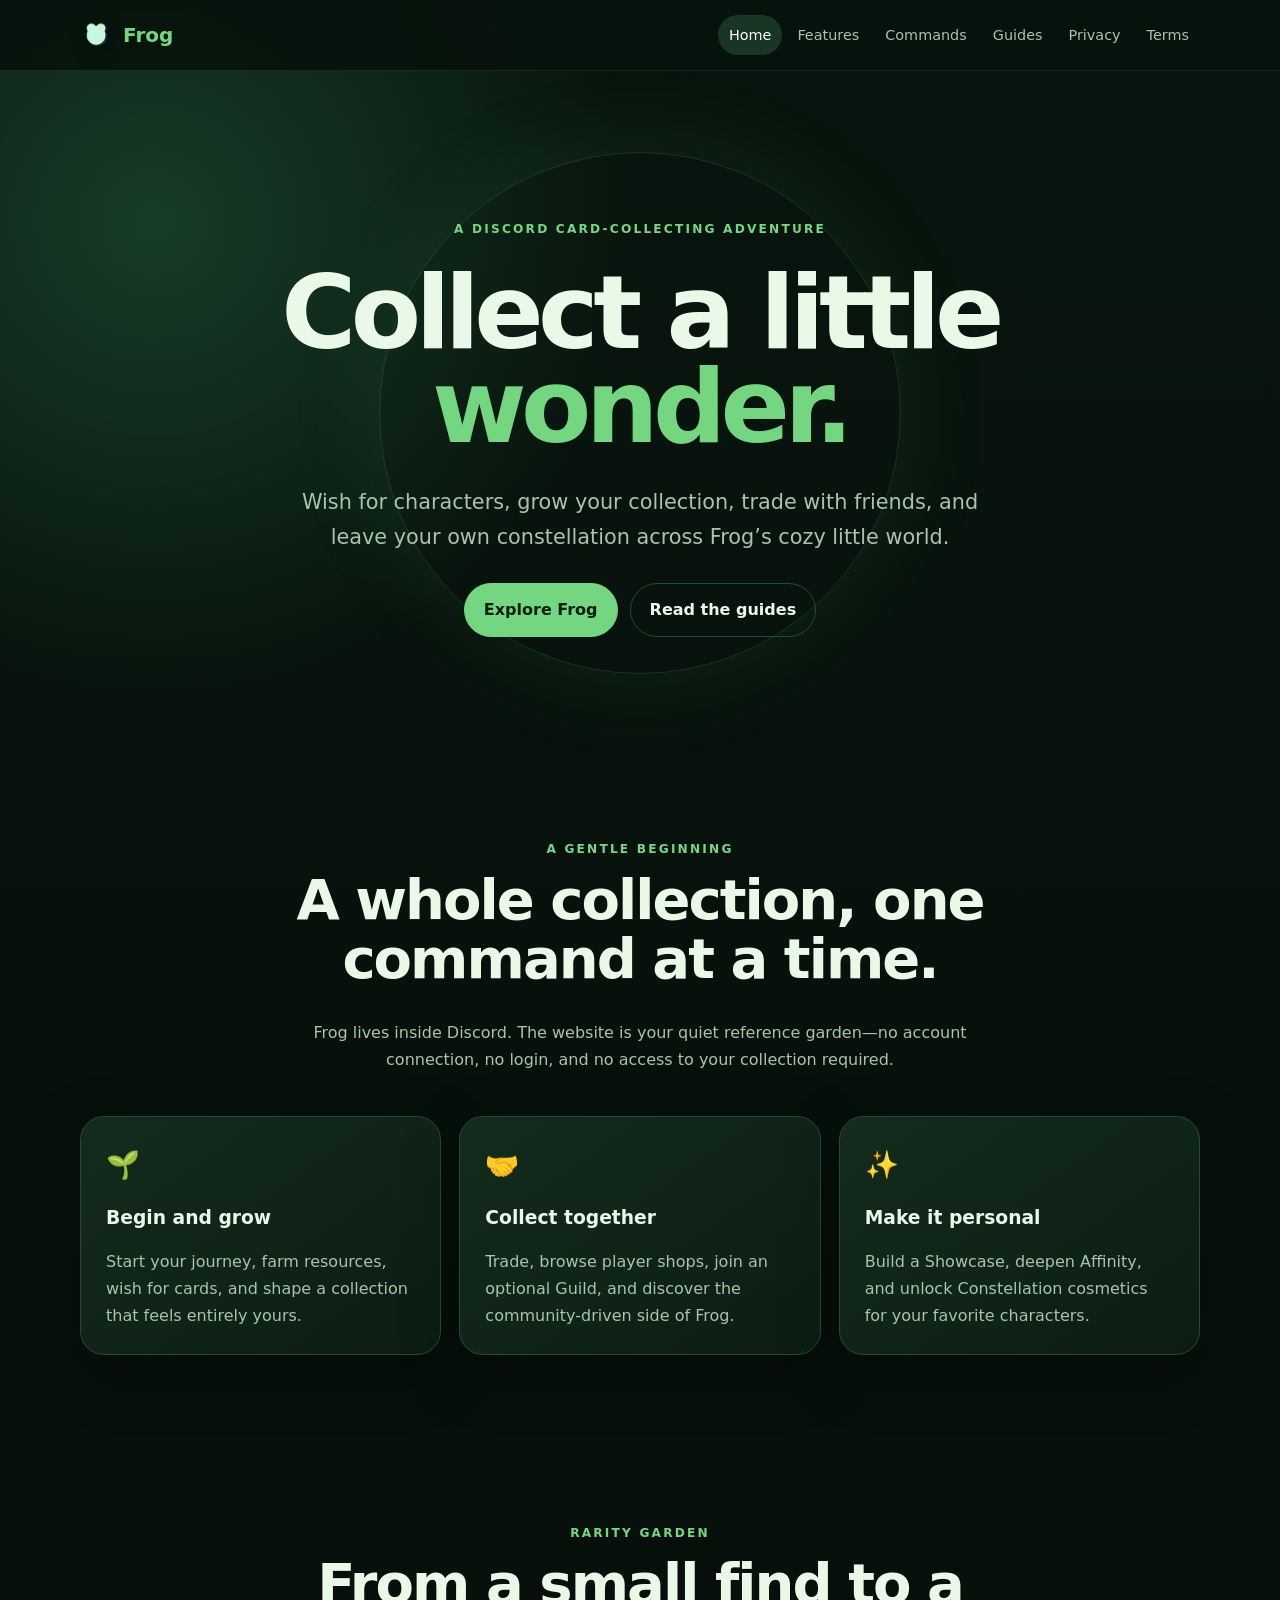
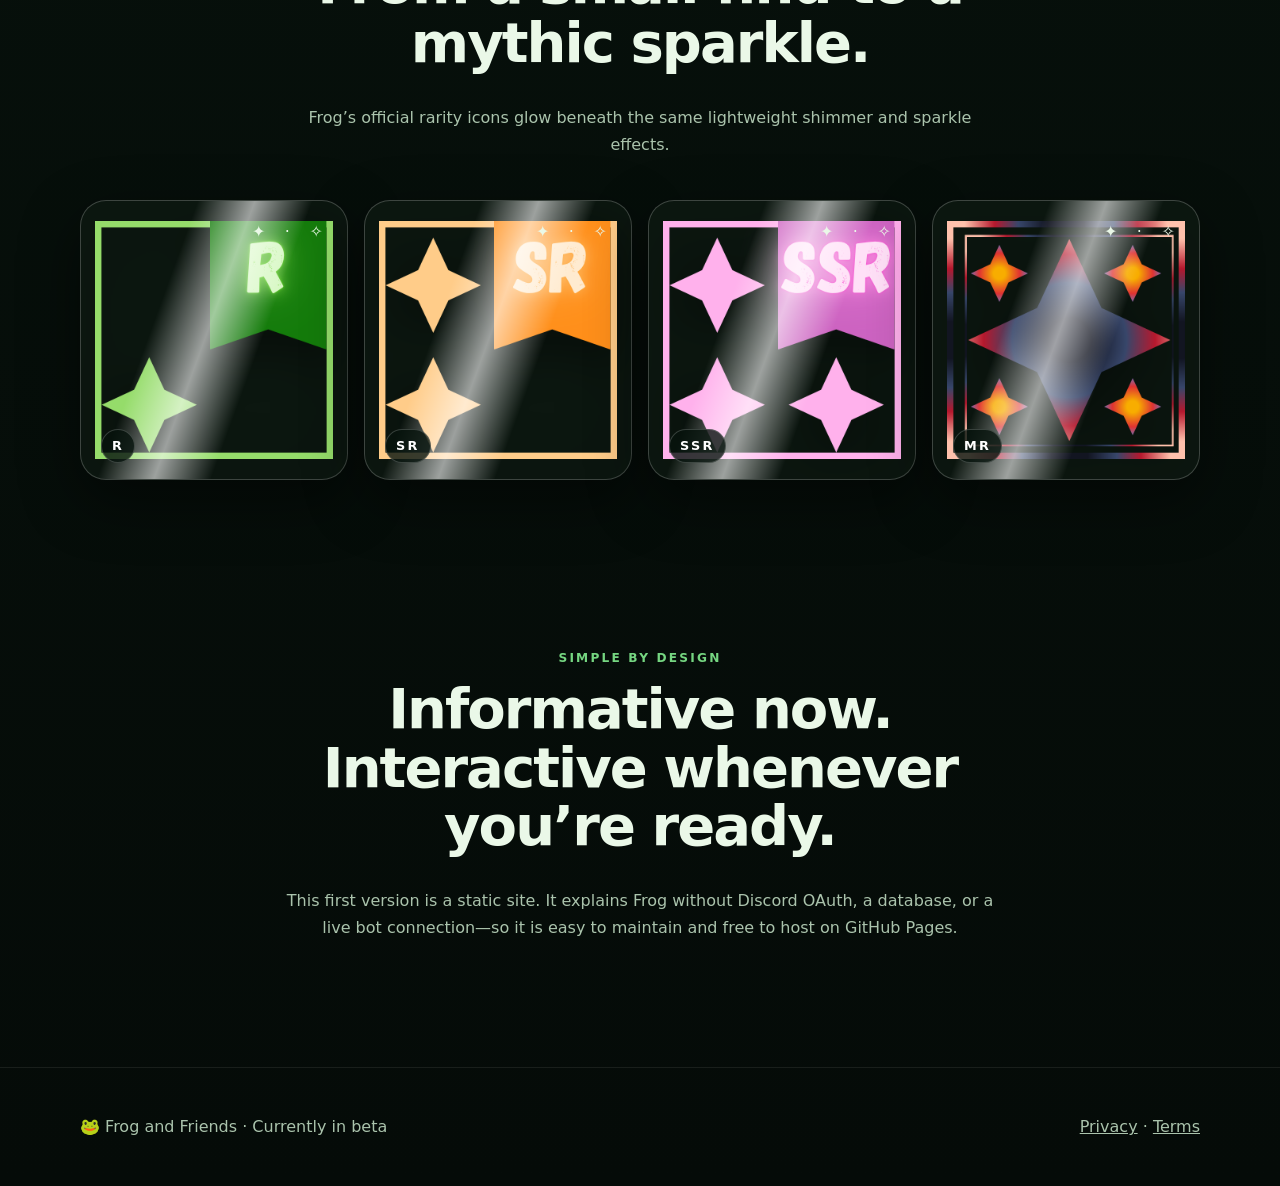
==== commit 83b5b6ab: "2" ====
--- a/index.html
+++ b/index.html
@@ -1,7 +1,7 @@
-<!doctype html><html lang="en"><head><meta charset="utf-8"><meta name="viewport" content="width=device-width,initial-scale=1"><meta name="description" content="The official information home for Frog, a cozy Discord card-collecting adventure."><title>Frog — Collect a Little Wonder</title><link rel="stylesheet" href="assets/styles.css"><script defer src="assets/script.js"></script></head><body>
-<nav class="nav"><div class="wrap"><a class="brand" href="./">🐸 <span>Frog</span></a><div class="links"><a class="active" href="./">Home</a><a href="features/">Features</a><a href="commands/">Commands</a><a href="guides/">Guides</a><a href="privacy/">Privacy</a><a href="terms/">Terms</a></div></div></nav>
+<!doctype html><html lang="en"><head><meta charset="utf-8"><meta name="viewport" content="width=device-width,initial-scale=1"><meta name="description" content="The official information home for Frog, a cozy Discord card-collecting adventure."><title>Frog — Collect a Little Wonder</title><link rel="icon" type="image/png" href="assets/frogstamp.png"><link rel="apple-touch-icon" href="assets/frogstamp.png"><link rel="stylesheet" href="assets/styles.css"><link rel="stylesheet" href="assets/icons.css"><script defer src="assets/script.js"></script></head><body>
+<nav class="nav"><div class="wrap"><a class="brand" href="./"><img class="brand-logo" src="assets/frogstamp.png" alt=""><span>Frog</span></a><div class="links"><a class="active" href="./">Home</a><a href="features/">Features</a><a href="commands/">Commands</a><a href="guides/">Guides</a><a href="privacy/">Privacy</a><a href="terms/">Terms</a></div></div></nav>
 <main><header class="hero"><div class="wrap reveal"><div class="eyebrow">A Discord card-collecting adventure</div><h1>Collect a little<br><span style="color:var(--leaf)">wonder.</span></h1><p class="lead">Wish for characters, grow your collection, trade with friends, and leave your own constellation across Frog’s cozy little world.</p><div class="actions"><a class="button" href="features/">Explore Frog</a><a class="button ghost" href="guides/">Read the guides</a></div></div></header>
 <section><div class="wrap"><div class="section-head reveal"><div class="eyebrow">A gentle beginning</div><h2>A whole collection, one command at a time.</h2><p>Frog lives inside Discord. The website is your quiet reference garden—no account connection, no login, and no access to your collection required.</p></div><div class="grid"><article class="card reveal"><div class="icon">🌱</div><h3>Begin and grow</h3><p>Start your journey, farm resources, wish for cards, and shape a collection that feels entirely yours.</p></article><article class="card reveal"><div class="icon">🤝</div><h3>Collect together</h3><p>Trade, browse player shops, join an optional Guild, and discover the community-driven side of Frog.</p></article><article class="card reveal"><div class="icon">✨</div><h3>Make it personal</h3><p>Build a Showcase, deepen Affinity, and unlock Constellation cosmetics for your favorite characters.</p></article></div></div></section>
-<section><div class="wrap"><div class="section-head reveal"><div class="eyebrow">Rarity garden</div><h2>From a small find to a mythic sparkle.</h2><p>These lightweight website-only previews show how each rarity can feel alive—even before any card artwork is added.</p></div><div class="rarities"><div class="rarity r reveal"><strong>R</strong></div><div class="rarity sr reveal"><strong>SR</strong></div><div class="rarity ssr reveal"><strong>SSR</strong></div><div class="rarity mr reveal"><strong>MR</strong></div></div></div></section>
+<section><div class="wrap"><div class="section-head reveal"><div class="eyebrow">Rarity garden</div><h2>From a small find to a mythic sparkle.</h2><p>Frog’s official rarity icons glow beneath the same lightweight shimmer and sparkle effects.</p></div><div class="rarities"><div class="rarity r reveal"><img class="rarity-icon" src="assets/rarity-r.png" alt="R rarity icon"><span class="rarity-label">R</span></div><div class="rarity sr reveal"><img class="rarity-icon" src="assets/rarity-sr.png" alt="SR rarity icon"><span class="rarity-label">SR</span></div><div class="rarity ssr reveal"><img class="rarity-icon" src="assets/rarity-ssr.png" alt="SSR rarity icon"><span class="rarity-label">SSR</span></div><div class="rarity mr reveal"><img class="rarity-icon" src="assets/rarity-mr.png" alt="MR rarity icon"><span class="rarity-label">MR</span></div></div></div></section>
 <section><div class="wrap"><div class="section-head reveal"><div class="eyebrow">Simple by design</div><h2>Informative now. Interactive whenever you’re ready.</h2><p>This first version is a static site. It explains Frog without Discord OAuth, a database, or a live bot connection—so it is easy to maintain and free to host on GitHub Pages.</p></div></div></section></main>
 <footer class="footer"><div class="wrap"><span>🐸 Frog and Friends · Currently in beta</span><span><a href="privacy/">Privacy</a> · <a href="terms/">Terms</a></span></div></footer></body></html>
--- a/assets/icons.css
+++ b/assets/icons.css
@@ -0,0 +1,9 @@
+.brand { display:inline-flex; align-items:center; gap:9px; }
+.brand-logo { width:34px; height:34px; object-fit:contain; filter:drop-shadow(0 3px 8px #0008); }
+.rarity-icon { position:absolute; inset:14px; width:calc(100% - 28px); height:calc(100% - 28px); object-fit:contain; z-index:0; filter:drop-shadow(0 12px 24px #0007); transition:transform .35s ease; }
+.rarity:hover .rarity-icon { transform:scale(1.045); }
+.rarity:before { z-index:1; pointer-events:none; }
+.rarity:after { z-index:2; pointer-events:none; }
+.r,.sr,.ssr,.mr { background:#0c1710; }
+.mr { color:var(--ink); }
+.rarity-label { position:absolute; left:20px; bottom:16px; z-index:2; padding:5px 10px; border:1px solid #ffffff30; border-radius:999px; background:#07130dcc; color:#fff; font-size:.8rem; font-weight:900; letter-spacing:.18em; }
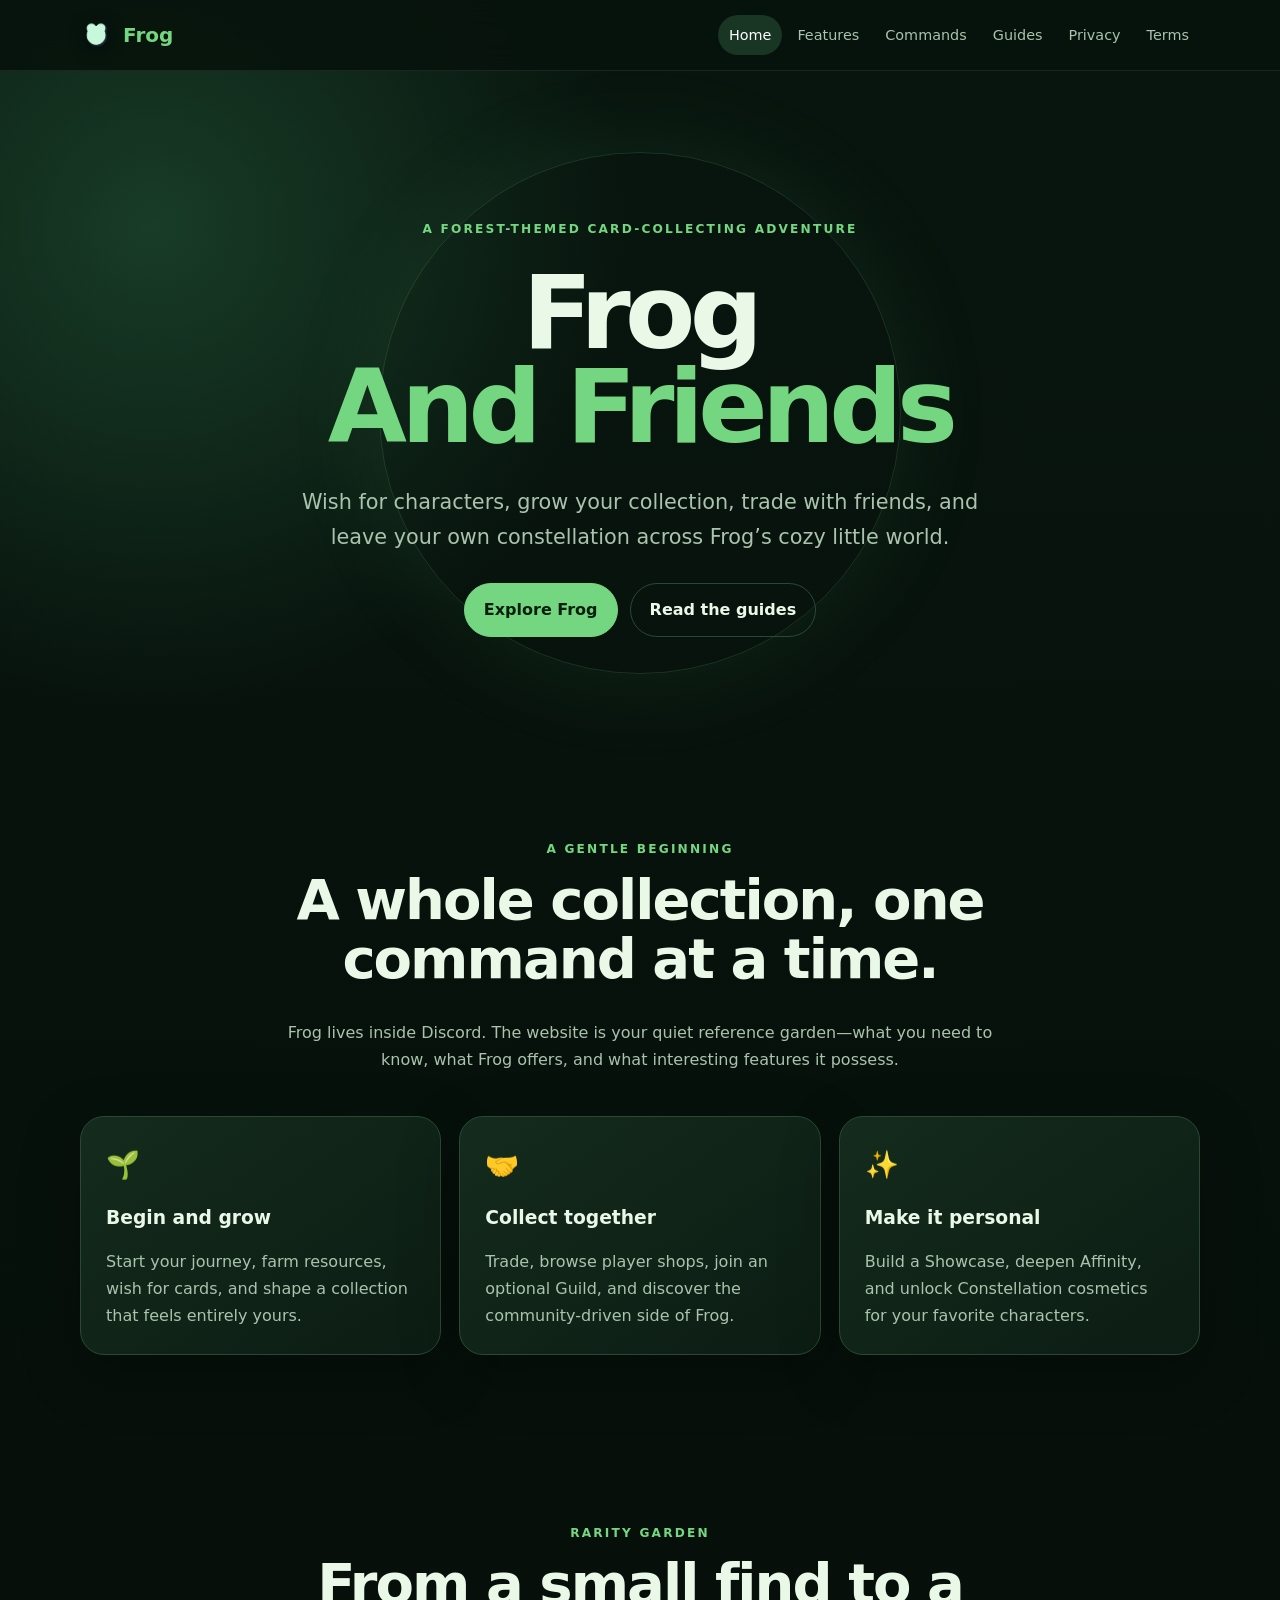
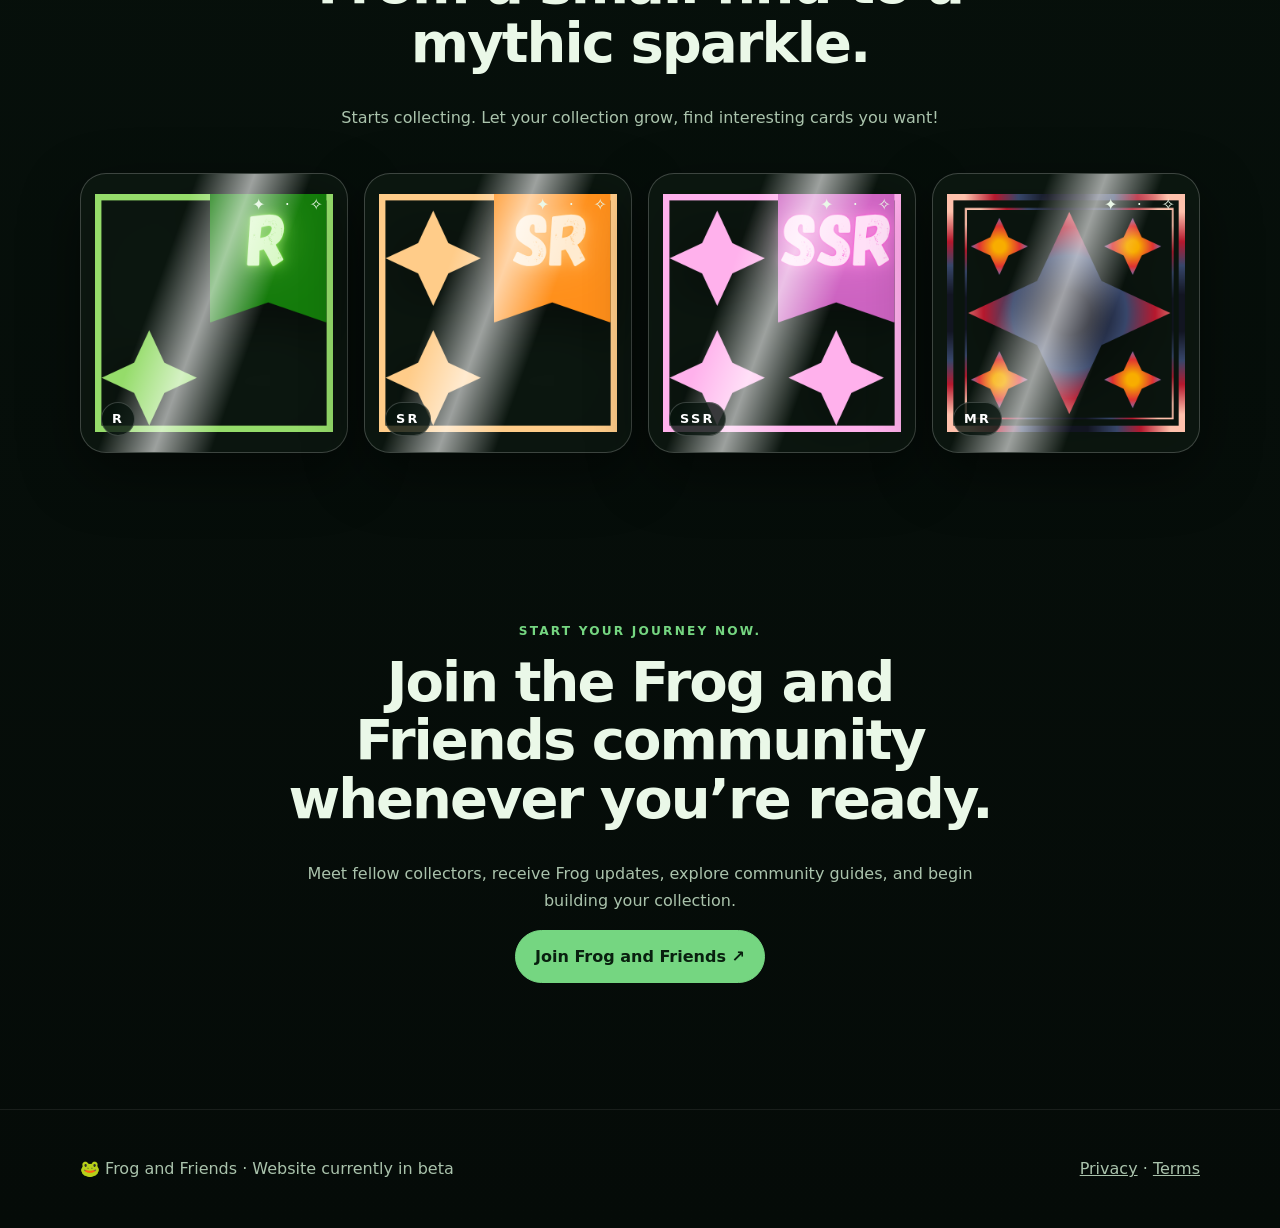
==== commit cb0fda8a: "4" ====
--- a/index.html
+++ b/index.html
@@ -1,7 +1,118 @@
-<!doctype html><html lang="en"><head><meta charset="utf-8"><meta name="viewport" content="width=device-width,initial-scale=1"><meta name="description" content="The official information home for Frog, a cozy Discord card-collecting adventure."><title>Frog — Collect a Little Wonder</title><link rel="icon" type="image/png" href="assets/frogstamp.png"><link rel="apple-touch-icon" href="assets/frogstamp.png"><link rel="stylesheet" href="assets/styles.css"><link rel="stylesheet" href="assets/icons.css"><script defer src="assets/script.js"></script></head><body>
-<nav class="nav"><div class="wrap"><a class="brand" href="./"><img class="brand-logo" src="assets/frogstamp.png" alt=""><span>Frog</span></a><div class="links"><a class="active" href="./">Home</a><a href="features/">Features</a><a href="commands/">Commands</a><a href="guides/">Guides</a><a href="privacy/">Privacy</a><a href="terms/">Terms</a></div></div></nav>
-<main><header class="hero"><div class="wrap reveal"><div class="eyebrow">A Discord card-collecting adventure</div><h1>Collect a little<br><span style="color:var(--leaf)">wonder.</span></h1><p class="lead">Wish for characters, grow your collection, trade with friends, and leave your own constellation across Frog’s cozy little world.</p><div class="actions"><a class="button" href="features/">Explore Frog</a><a class="button ghost" href="guides/">Read the guides</a></div></div></header>
-<section><div class="wrap"><div class="section-head reveal"><div class="eyebrow">A gentle beginning</div><h2>A whole collection, one command at a time.</h2><p>Frog lives inside Discord. The website is your quiet reference garden—no account connection, no login, and no access to your collection required.</p></div><div class="grid"><article class="card reveal"><div class="icon">🌱</div><h3>Begin and grow</h3><p>Start your journey, farm resources, wish for cards, and shape a collection that feels entirely yours.</p></article><article class="card reveal"><div class="icon">🤝</div><h3>Collect together</h3><p>Trade, browse player shops, join an optional Guild, and discover the community-driven side of Frog.</p></article><article class="card reveal"><div class="icon">✨</div><h3>Make it personal</h3><p>Build a Showcase, deepen Affinity, and unlock Constellation cosmetics for your favorite characters.</p></article></div></div></section>
-<section><div class="wrap"><div class="section-head reveal"><div class="eyebrow">Rarity garden</div><h2>From a small find to a mythic sparkle.</h2><p>Frog’s official rarity icons glow beneath the same lightweight shimmer and sparkle effects.</p></div><div class="rarities"><div class="rarity r reveal"><img class="rarity-icon" src="assets/rarity-r.png" alt="R rarity icon"><span class="rarity-label">R</span></div><div class="rarity sr reveal"><img class="rarity-icon" src="assets/rarity-sr.png" alt="SR rarity icon"><span class="rarity-label">SR</span></div><div class="rarity ssr reveal"><img class="rarity-icon" src="assets/rarity-ssr.png" alt="SSR rarity icon"><span class="rarity-label">SSR</span></div><div class="rarity mr reveal"><img class="rarity-icon" src="assets/rarity-mr.png" alt="MR rarity icon"><span class="rarity-label">MR</span></div></div></div></section>
-<section><div class="wrap"><div class="section-head reveal"><div class="eyebrow">Simple by design</div><h2>Informative now. Interactive whenever you’re ready.</h2><p>This first version is a static site. It explains Frog without Discord OAuth, a database, or a live bot connection—so it is easy to maintain and free to host on GitHub Pages.</p></div></div></section></main>
-<footer class="footer"><div class="wrap"><span>🐸 Frog and Friends · Currently in beta</span><span><a href="privacy/">Privacy</a> · <a href="terms/">Terms</a></span></div></footer></body></html>
+<!doctype html>
+<html lang="en">
+
+<head>
+    <meta charset="utf-8">
+    <meta name="viewport" content="width=device-width,initial-scale=1">
+    <meta name="description"
+        content="The official information home for Frog, a cozy Discord card-collecting adventure.">
+    <title>Frog — Collect a Little Wonder</title>
+    <link rel="icon" type="image/png" href="assets/frogstamp.png">
+    <link rel="apple-touch-icon" href="assets/frogstamp.png">
+    <link rel="stylesheet" href="assets/styles.css">
+    <link rel="stylesheet" href="assets/icons.css">
+    <script defer src="assets/script.js"></script>
+</head>
+
+<body>
+    <nav class="nav">
+        <div class="wrap"><a class="brand" href="./"><img class="brand-logo" src="assets/frogstamp.png"
+                    alt=""><span>Frog</span></a>
+            <div class="links"><a class="active" href="./">Home</a><a href="features/">Features</a><a
+                    href="commands/">Commands</a><a href="guides/">Guides</a><a href="privacy/">Privacy</a><a
+                    href="terms/">Terms</a></div>
+        </div>
+    </nav>
+    <main>
+        <header class="hero">
+            <div class="wrap reveal">
+                <div class="eyebrow">A Forest-themed Card-Collecting Adventure</div>
+                <h1>Frog<br><span style="color:var(--leaf)">And Friends</span></h1>
+                <p class="lead">Wish for characters, grow your collection, trade with friends, and leave your own
+                    constellation across Frog’s cozy little world.</p>
+                <div class="actions"><a class="button" href="features/">Explore Frog</a><a class="button ghost"
+                        href="guides/">Read the guides</a></div>
+            </div>
+        </header>
+        <section>
+            <div class="wrap">
+                <div class="section-head reveal">
+                    <div class="eyebrow">A gentle beginning</div>
+                    <h2>A whole collection, one command at a time.</h2>
+                    <p>Frog lives inside Discord. The website is your quiet reference garden—what you need to know, what
+                        Frog offers, and what interesting features it possess.</p>
+                </div>
+                <div class="grid">
+                    <article class="card reveal">
+                        <div class="icon">🌱</div>
+                        <h3>Begin and grow</h3>
+                        <p>Start your journey, farm resources, wish for cards, and shape a collection that feels
+                            entirely yours.</p>
+                    </article>
+                    <article class="card reveal">
+                        <div class="icon">🤝</div>
+                        <h3>Collect together</h3>
+                        <p>Trade, browse player shops, join an optional Guild, and discover the community-driven side of
+                            Frog.</p>
+                    </article>
+                    <article class="card reveal">
+                        <div class="icon">✨</div>
+                        <h3>Make it personal</h3>
+                        <p>Build a Showcase, deepen Affinity, and unlock Constellation cosmetics for your favorite
+                            characters.</p>
+                    </article>
+                </div>
+            </div>
+        </section>
+        <section>
+            <div class="wrap">
+                <div class="section-head reveal">
+                    <div class="eyebrow">Rarity garden</div>
+                    <h2>From a small find to a mythic sparkle.</h2>
+                    <p>Starts collecting. Let your collection grow, find interesting cards you want!</p>
+                </div>
+                <div class="rarities">
+                    <div class="rarity r reveal"><img class="rarity-icon" src="assets/rarity-r.png"
+                            alt="R rarity icon"><span class="rarity-label">R</span></div>
+                    <div class="rarity sr reveal"><img class="rarity-icon" src="assets/rarity-sr.png"
+                            alt="SR rarity icon"><span class="rarity-label">SR</span></div>
+                    <div class="rarity ssr reveal"><img class="rarity-icon" src="assets/rarity-ssr.png"
+                            alt="SSR rarity icon"><span class="rarity-label">SSR</span></div>
+                    <div class="rarity mr reveal"><img class="rarity-icon" src="assets/rarity-mr.png"
+                            alt="MR rarity icon"><span class="rarity-label">MR</span></div>
+                </div>
+            </div>
+        </section>
+        <section>
+            <div class="wrap">
+                <div class="section-head reveal">
+                    <div class="eyebrow">Start your journey now.</div>
+            
+                    <h2>Join the Frog and Friends community whenever you’re ready.</h2>
+            
+                    <p>
+                        Meet fellow collectors, receive Frog updates, explore community
+                        guides, and begin building your collection.
+                    </p>
+            
+                    <div class="actions">
+                        <a
+                            class="button"
+                            href="https://discord.gg/MH6yDMxamy"
+                            target="_blank"
+                            rel="noopener noreferrer"
+                        >
+                            Join Frog and Friends ↗
+                        </a>
+                    </div>
+                </div>
+            </div>
+        </section>
+    </main>
+    <footer class="footer">
+        <div class="wrap"><span>🐸 Frog and Friends · Website currently in beta</span><span><a href="privacy/">Privacy</a> · <a
+                    href="terms/">Terms</a></span></div>
+    </footer>
+</body>
+
+</html>
--- a/assets/styles.css
+++ b/assets/styles.css
@@ -1 +1,449 @@
-:root{--ink:#eaf8e8;--muted:#aac3ac;--deep:#07130d;--panel:#10261a;--line:#284a34;--leaf:#75d681;--mint:#bdf5b9;--gold:#ffd875;--radius:24px}*{box-sizing:border-box}html{scroll-behavior:smooth}body{margin:0;background:radial-gradient(circle at 12% 8%,#183c27 0,transparent 30rem),linear-gradient(180deg,#08150e,#050b08);color:var(--ink);font:16px/1.7 ui-rounded,"Segoe UI",system-ui,sans-serif}a{color:inherit}.wrap{width:min(1120px,calc(100% - 32px));margin:auto}.nav{position:sticky;top:0;z-index:20;background:#07130de8;border-bottom:1px solid #ffffff14;backdrop-filter:blur(16px)}.nav .wrap{min-height:70px;display:flex;align-items:center;justify-content:space-between;gap:24px}.brand{text-decoration:none;font-size:1.25rem;font-weight:900}.brand span{color:var(--leaf)}.links{display:flex;flex-wrap:wrap;gap:4px}.links a{text-decoration:none;color:var(--muted);padding:8px 11px;border-radius:999px;font-size:.9rem}.links a:hover,.links a.active{background:#193523;color:#fff}.hero{min-height:76vh;display:grid;place-items:center;text-align:center;padding:100px 0 70px;position:relative;overflow:hidden}.hero:after{content:"";position:absolute;width:520px;height:520px;border:1px solid #75d6812b;border-radius:50%;box-shadow:0 0 100px #75d68119;z-index:-1}.eyebrow{color:var(--leaf);font-weight:800;letter-spacing:.18em;text-transform:uppercase;font-size:.76rem}h1{font-size:clamp(3rem,8vw,7rem);line-height:.92;margin:.25em 0 .3em;letter-spacing:-.055em}h2{font-size:clamp(2rem,5vw,3.5rem);line-height:1.05;letter-spacing:-.035em;margin:.2em 0 .55em}h3{line-height:1.2}p{color:var(--muted)}.lead{font-size:clamp(1.05rem,2vw,1.3rem);max-width:710px;margin:0 auto 28px}.actions{display:flex;justify-content:center;flex-wrap:wrap;gap:12px}.button{display:inline-block;text-decoration:none;padding:12px 19px;border-radius:999px;background:var(--leaf);color:#09200f;font-weight:900;border:1px solid var(--leaf)}.button.ghost{background:transparent;color:var(--ink);border-color:var(--line)}section{padding:84px 0}.section-head{text-align:center;max-width:720px;margin:0 auto 42px}.grid{display:grid;grid-template-columns:repeat(3,1fr);gap:18px}.card{background:linear-gradient(145deg,#142b1d,#0c1d13);border:1px solid var(--line);border-radius:var(--radius);padding:25px;box-shadow:0 18px 60px #0004}.card p:last-child{margin-bottom:0}.icon{font-size:1.7rem}.rarities{display:grid;grid-template-columns:repeat(4,1fr);gap:16px}.rarity{height:280px;border-radius:26px;display:flex;align-items:flex-end;padding:20px;position:relative;overflow:hidden;border:1px solid #fff3;isolation:isolate;box-shadow:0 20px 60px #0007}.rarity:before{content:"";position:absolute;inset:-80%;background:linear-gradient(110deg,transparent 43%,#fff9 49%,transparent 55%);animation:shine 5s infinite;z-index:-1}.rarity:after{content:"✦  ·  ✧";position:absolute;top:17px;right:17px;letter-spacing:.45em;animation:twinkle 2.3s ease-in-out infinite}.rarity strong{font-size:2.3rem;letter-spacing:.08em;text-shadow:0 2px 15px #000}.r{background:linear-gradient(145deg,#53645a,#17241c)}.sr{background:linear-gradient(145deg,#5cb7b2,#12363a)}.ssr{background:linear-gradient(145deg,#b476d7,#38204f)}.mr{background:conic-gradient(from 180deg at 50% 30%,#ffd86a,#ff8fd7,#8adfff,#b2ff9e,#ffd86a);color:#162018}.mr:before{animation-duration:2.8s}.note{border-left:3px solid var(--leaf);padding:10px 18px;background:#10261a;border-radius:0 12px 12px 0}.page-hero{text-align:center;padding:90px 0 52px}.page-hero h1{font-size:clamp(2.6rem,7vw,5.5rem)}.prose{width:min(800px,calc(100% - 32px));margin:auto}.prose section{padding:32px 0;border-bottom:1px solid #ffffff14}.prose h2{font-size:1.7rem}.prose li{color:var(--muted);margin:.4em 0}.search{width:100%;padding:16px 20px;border-radius:16px;border:1px solid var(--line);background:#0b1d12;color:#fff;font:inherit;outline:none;margin:0 0 24px}.search:focus{border-color:var(--leaf);box-shadow:0 0 0 4px #75d68118}.commands{display:grid;gap:12px}.command{display:grid;grid-template-columns:170px 1fr auto;gap:16px;align-items:center;padding:18px 20px;border:1px solid var(--line);background:#0e2116;border-radius:16px}.command code{color:var(--mint);font-weight:900}.tag{font-size:.75rem;color:#d6e7d7;background:#203d2a;padding:4px 9px;border-radius:999px}.empty{text-align:center;padding:40px;display:none}.reveal{opacity:0;transform:translateY(26px);transition:.75s ease}.reveal.visible{opacity:1;transform:none}.footer{padding:45px 0;border-top:1px solid #ffffff14;color:var(--muted)}.footer .wrap{display:flex;justify-content:space-between;gap:20px;flex-wrap:wrap}.footer a{color:var(--muted)}@keyframes shine{0%,25%{transform:translateX(-35%) rotate(0)}60%,100%{transform:translateX(35%) rotate(0)}}@keyframes twinkle{50%{opacity:.35;transform:scale(.88)}}@media(max-width:800px){.nav .wrap{padding:12px 0;align-items:flex-start;flex-direction:column;gap:5px}.links a{font-size:.78rem;padding:5px 7px}.grid{grid-template-columns:1fr}.rarities{grid-template-columns:1fr 1fr}.rarity{height:220px}.command{grid-template-columns:1fr}.tag{justify-self:start}.hero{min-height:68vh}}@media(prefers-reduced-motion:reduce){*{scroll-behavior:auto!important}.reveal{opacity:1;transform:none;transition:none}.rarity:before,.rarity:after{animation:none}}
+:root {
+    --ink: #eaf8e8;
+    --muted: #aac3ac;
+    --deep: #07130d;
+    --panel: #10261a;
+    --line: #284a34;
+    --leaf: #75d681;
+    --mint: #bdf5b9;
+    --gold: #ffd875;
+    --radius: 24px
+}
+
+* {
+    box-sizing: border-box
+}
+
+html {
+    scroll-behavior: smooth
+}
+
+body {
+    margin: 0;
+    background: radial-gradient(circle at 12% 8%, #183c27 0, transparent 30rem), linear-gradient(180deg, #08150e, #050b08);
+    color: var(--ink);
+    font: 16px/1.7 ui-rounded, "Segoe UI", system-ui, sans-serif
+}
+
+a {
+    color: inherit
+}
+
+.wrap {
+    width: min(1120px, calc(100% - 32px));
+    margin: auto
+}
+
+.nav {
+    position: sticky;
+    top: 0;
+    z-index: 20;
+    background: #07130de8;
+    border-bottom: 1px solid #ffffff14;
+    backdrop-filter: blur(16px)
+}
+
+.nav .wrap {
+    min-height: 70px;
+    display: flex;
+    align-items: center;
+    justify-content: space-between;
+    gap: 24px
+}
+
+.brand {
+    text-decoration: none;
+    font-size: 1.25rem;
+    font-weight: 900
+}
+
+.brand span {
+    color: var(--leaf)
+}
+
+.links {
+    display: flex;
+    flex-wrap: wrap;
+    gap: 4px
+}
+
+.links a {
+    text-decoration: none;
+    color: var(--muted);
+    padding: 8px 11px;
+    border-radius: 999px;
+    font-size: .9rem
+}
+
+.links a:hover,
+.links a.active {
+    background: #193523;
+    color: #fff
+}
+
+.hero {
+    min-height: 76vh;
+    display: grid;
+    place-items: center;
+    text-align: center;
+    padding: 100px 0 70px;
+    position: relative;
+    overflow: hidden
+}
+
+.hero:after {
+    content: "";
+    position: absolute;
+    width: 520px;
+    height: 520px;
+    border: 1px solid #75d6812b;
+    border-radius: 50%;
+    box-shadow: 0 0 100px #75d68119;
+    z-index: -1
+}
+
+.eyebrow {
+    color: var(--leaf);
+    font-weight: 800;
+    letter-spacing: .18em;
+    text-transform: uppercase;
+    font-size: .76rem
+}
+
+h1 {
+    font-size: clamp(3rem, 8vw, 7rem);
+    line-height: .92;
+    margin: .25em 0 .3em;
+    letter-spacing: -.055em
+}
+
+h2 {
+    font-size: clamp(2rem, 5vw, 3.5rem);
+    line-height: 1.05;
+    letter-spacing: -.035em;
+    margin: .2em 0 .55em
+}
+
+h3 {
+    line-height: 1.2
+}
+
+p {
+    color: var(--muted)
+}
+
+.lead {
+    font-size: clamp(1.05rem, 2vw, 1.3rem);
+    max-width: 710px;
+    margin: 0 auto 28px
+}
+
+.actions {
+    display: flex;
+    justify-content: center;
+    flex-wrap: wrap;
+    gap: 12px
+}
+
+.button {
+    display: inline-block;
+    text-decoration: none;
+    padding: 12px 19px;
+    border-radius: 999px;
+    background: var(--leaf);
+    color: #09200f;
+    font-weight: 900;
+    border: 1px solid var(--leaf)
+}
+
+.button.ghost {
+    background: transparent;
+    color: var(--ink);
+    border-color: var(--line)
+}
+
+section {
+    padding: 84px 0
+}
+
+.section-head {
+    text-align: center;
+    max-width: 720px;
+    margin: 0 auto 42px
+}
+
+.grid {
+    display: grid;
+    grid-template-columns: repeat(3, 1fr);
+    gap: 18px
+}
+
+.card {
+    background: linear-gradient(145deg, #142b1d, #0c1d13);
+    border: 1px solid var(--line);
+    border-radius: var(--radius);
+    padding: 25px;
+    box-shadow: 0 18px 60px #0004
+}
+
+.card p:last-child {
+    margin-bottom: 0
+}
+
+.icon {
+    font-size: 1.7rem
+}
+
+.rarities {
+    display: grid;
+    grid-template-columns: repeat(4, 1fr);
+    gap: 16px
+}
+
+.rarity {
+    height: 280px;
+    border-radius: 26px;
+    display: flex;
+    align-items: flex-end;
+    padding: 20px;
+    position: relative;
+    overflow: hidden;
+    border: 1px solid #fff3;
+    isolation: isolate;
+    box-shadow: 0 20px 60px #0007
+}
+
+.rarity:before {
+    content: "";
+    position: absolute;
+    inset: -80%;
+    background: linear-gradient(110deg, transparent 43%, #fff9 49%, transparent 55%);
+    animation: shine 5s infinite;
+    z-index: -1
+}
+
+.rarity:after {
+    content: "✦  ·  ✧";
+    position: absolute;
+    top: 17px;
+    right: 17px;
+    letter-spacing: .45em;
+    animation: twinkle 2.3s ease-in-out infinite
+}
+
+.rarity strong {
+    font-size: 2.3rem;
+    letter-spacing: .08em;
+    text-shadow: 0 2px 15px #000
+}
+
+.r {
+    background: linear-gradient(145deg, #53645a, #17241c)
+}
+
+.sr {
+    background: linear-gradient(145deg, #5cb7b2, #12363a)
+}
+
+.ssr {
+    background: linear-gradient(145deg, #b476d7, #38204f)
+}
+
+.mr {
+    background: conic-gradient(from 180deg at 50% 30%, #ffd86a, #ff8fd7, #8adfff, #b2ff9e, #ffd86a);
+    color: #162018
+}
+
+.mr:before {
+    animation-duration: 2.8s
+}
+
+.note {
+    border-left: 3px solid var(--leaf);
+    padding: 10px 18px;
+    background: #10261a;
+    border-radius: 0 12px 12px 0
+}
+
+.page-hero {
+    text-align: center;
+    padding: 90px 0 52px
+}
+
+.page-hero h1 {
+    font-size: clamp(2.6rem, 7vw, 5.5rem)
+}
+
+.prose {
+    width: min(800px, calc(100% - 32px));
+    margin: auto
+}
+
+.prose section {
+    padding: 32px 0;
+    border-bottom: 1px solid #ffffff14
+}
+
+.prose h2 {
+    font-size: 1.7rem
+}
+
+.prose li {
+    color: var(--muted);
+    margin: .4em 0
+}
+
+.search {
+    width: 100%;
+    padding: 16px 20px;
+    border-radius: 16px;
+    border: 1px solid var(--line);
+    background: #0b1d12;
+    color: #fff;
+    font: inherit;
+    outline: none;
+    margin: 0 0 24px
+}
+
+.search:focus {
+    border-color: var(--leaf);
+    box-shadow: 0 0 0 4px #75d68118
+}
+
+.commands {
+    display: grid;
+    gap: 12px
+}
+
+.command {
+    display: grid;
+    grid-template-columns: 170px 1fr auto;
+    gap: 16px;
+    align-items: center;
+    padding: 18px 20px;
+    border: 1px solid var(--line);
+    background: #0e2116;
+    border-radius: 16px
+}
+
+.command code {
+    color: var(--mint);
+    font-weight: 900
+}
+
+.tag {
+    font-size: .75rem;
+    color: #d6e7d7;
+    background: #203d2a;
+    padding: 4px 9px;
+    border-radius: 999px
+}
+
+.empty {
+    text-align: center;
+    padding: 40px;
+    display: none
+}
+
+.reveal {
+    opacity: 0;
+    transform: translateY(26px);
+    transition: .75s ease
+}
+
+.reveal.visible {
+    opacity: 1;
+    transform: none
+}
+
+.footer {
+    padding: 45px 0;
+    border-top: 1px solid #ffffff14;
+    color: var(--muted)
+}
+
+.footer .wrap {
+    display: flex;
+    justify-content: space-between;
+    gap: 20px;
+    flex-wrap: wrap
+}
+
+.footer a {
+    color: var(--muted)
+}
+
+@keyframes shine {
+
+    0%,
+    25% {
+        transform: translateX(-35%) rotate(0)
+    }
+
+    60%,
+    100% {
+        transform: translateX(35%) rotate(0)
+    }
+}
+
+@keyframes twinkle {
+    50% {
+        opacity: .35;
+        transform: scale(.88)
+    }
+}
+
+@media(max-width:800px) {
+    .nav .wrap {
+        padding: 12px 0;
+        align-items: flex-start;
+        flex-direction: column;
+        gap: 5px
+    }
+
+    .links a {
+        font-size: .78rem;
+        padding: 5px 7px
+    }
+
+    .grid {
+        grid-template-columns: 1fr
+    }
+
+    .rarities {
+        grid-template-columns: 1fr 1fr
+    }
+
+    .rarity {
+        height: 220px
+    }
+
+    .command {
+        grid-template-columns: 1fr
+    }
+
+    .tag {
+        justify-self: start
+    }
+
+    .hero {
+        min-height: 68vh
+    }
+}
+
+@media(prefers-reduced-motion:reduce) {
+    * {
+        scroll-behavior: auto !important
+    }
+
+    .reveal {
+        opacity: 1;
+        transform: none;
+        transition: none
+    }
+
+    .rarity:before,
+    .rarity:after {
+        animation: none
+    }
+}
--- a/assets/icons.css
+++ b/assets/icons.css
@@ -1,9 +1,63 @@
-.brand { display:inline-flex; align-items:center; gap:9px; }
-.brand-logo { width:34px; height:34px; object-fit:contain; filter:drop-shadow(0 3px 8px #0008); }
-.rarity-icon { position:absolute; inset:14px; width:calc(100% - 28px); height:calc(100% - 28px); object-fit:contain; z-index:0; filter:drop-shadow(0 12px 24px #0007); transition:transform .35s ease; }
-.rarity:hover .rarity-icon { transform:scale(1.045); }
-.rarity:before { z-index:1; pointer-events:none; }
-.rarity:after { z-index:2; pointer-events:none; }
-.r,.sr,.ssr,.mr { background:#0c1710; }
-.mr { color:var(--ink); }
-.rarity-label { position:absolute; left:20px; bottom:16px; z-index:2; padding:5px 10px; border:1px solid #ffffff30; border-radius:999px; background:#07130dcc; color:#fff; font-size:.8rem; font-weight:900; letter-spacing:.18em; }
+.brand {
+    display: inline-flex;
+    align-items: center;
+    gap: 9px;
+}
+
+.brand-logo {
+    width: 34px;
+    height: 34px;
+    object-fit: contain;
+    filter: drop-shadow(0 3px 8px #0008);
+}
+
+.rarity-icon {
+    position: absolute;
+    inset: 14px;
+    width: calc(100% - 28px);
+    height: calc(100% - 28px);
+    object-fit: contain;
+    z-index: 0;
+    filter: drop-shadow(0 12px 24px #0007);
+    transition: transform .35s ease;
+}
+
+.rarity:hover .rarity-icon {
+    transform: scale(1.045);
+}
+
+.rarity:before {
+    z-index: 1;
+    pointer-events: none;
+}
+
+.rarity:after {
+    z-index: 2;
+    pointer-events: none;
+}
+
+.r,
+.sr,
+.ssr,
+.mr {
+    background: #0c1710;
+}
+
+.mr {
+    color: var(--ink);
+}
+
+.rarity-label {
+    position: absolute;
+    left: 20px;
+    bottom: 16px;
+    z-index: 2;
+    padding: 5px 10px;
+    border: 1px solid #ffffff30;
+    border-radius: 999px;
+    background: #07130dcc;
+    color: #fff;
+    font-size: .8rem;
+    font-weight: 900;
+    letter-spacing: .18em;
+}
